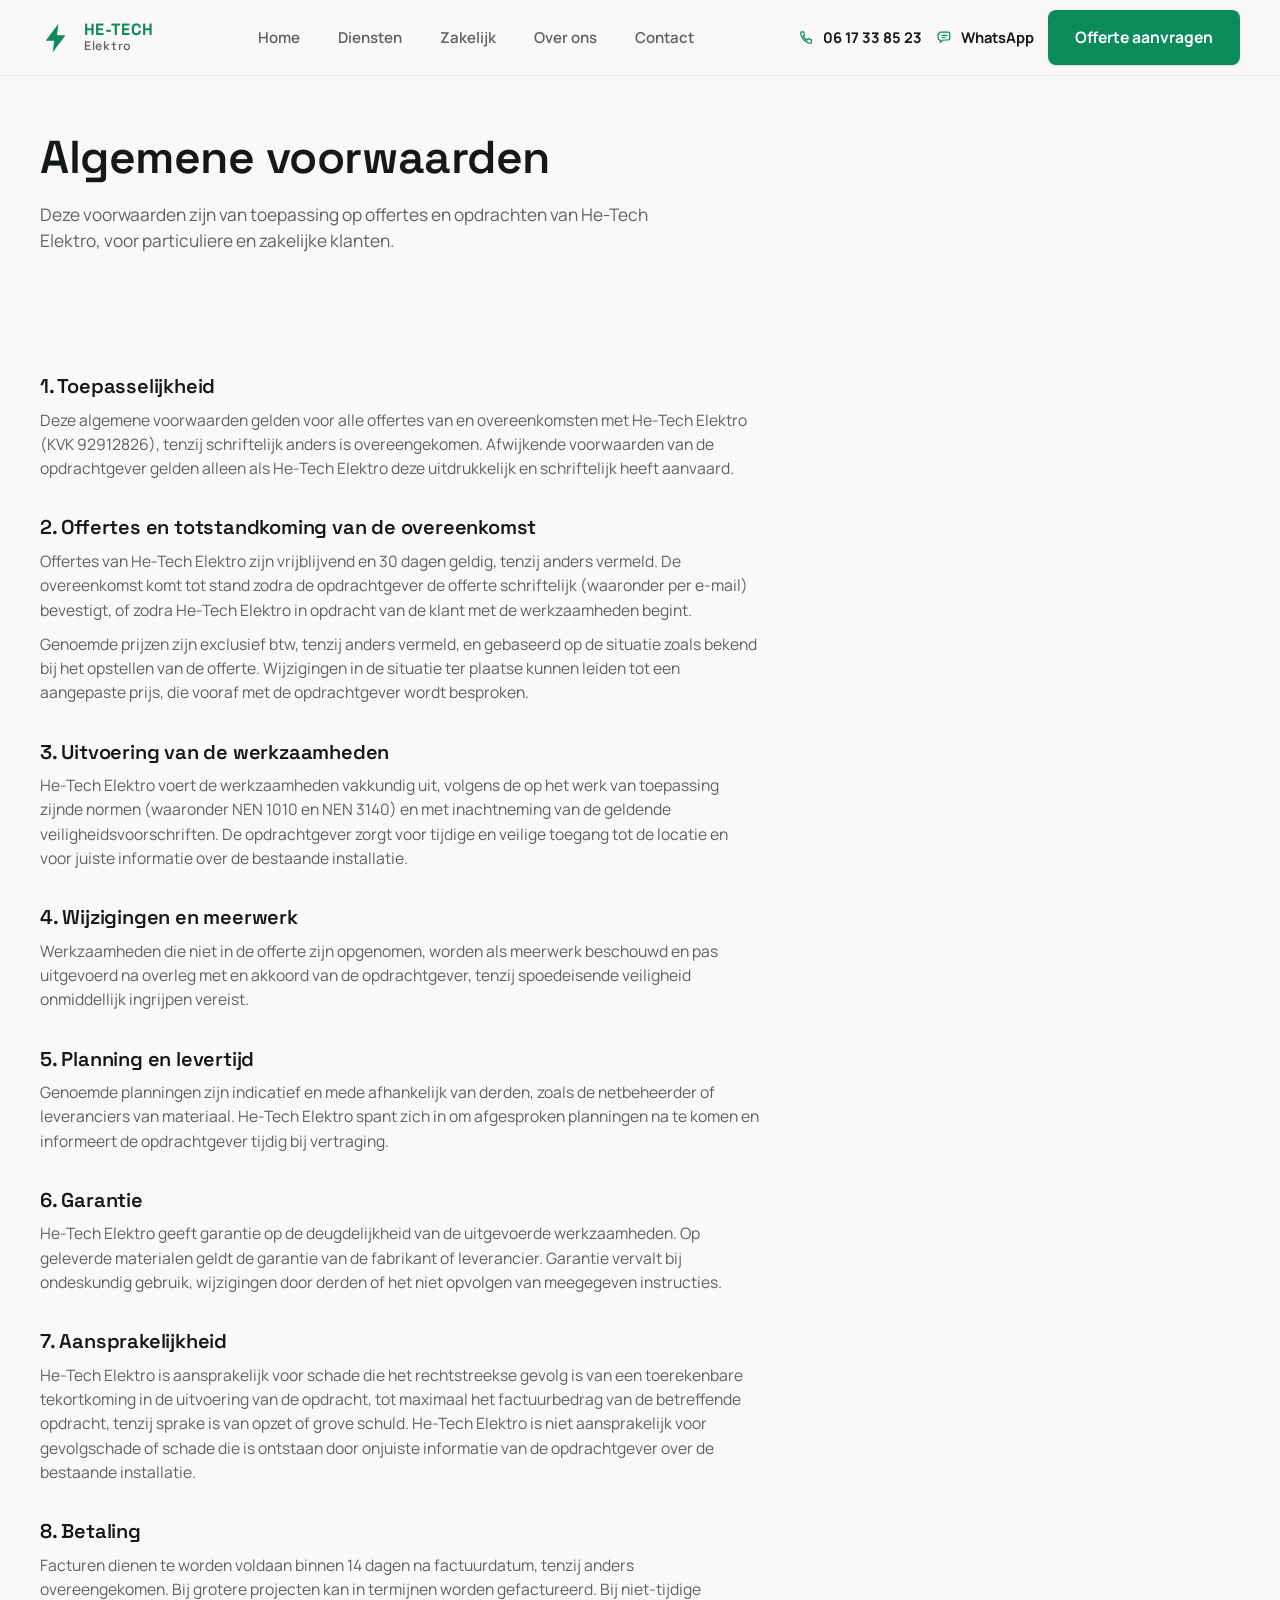
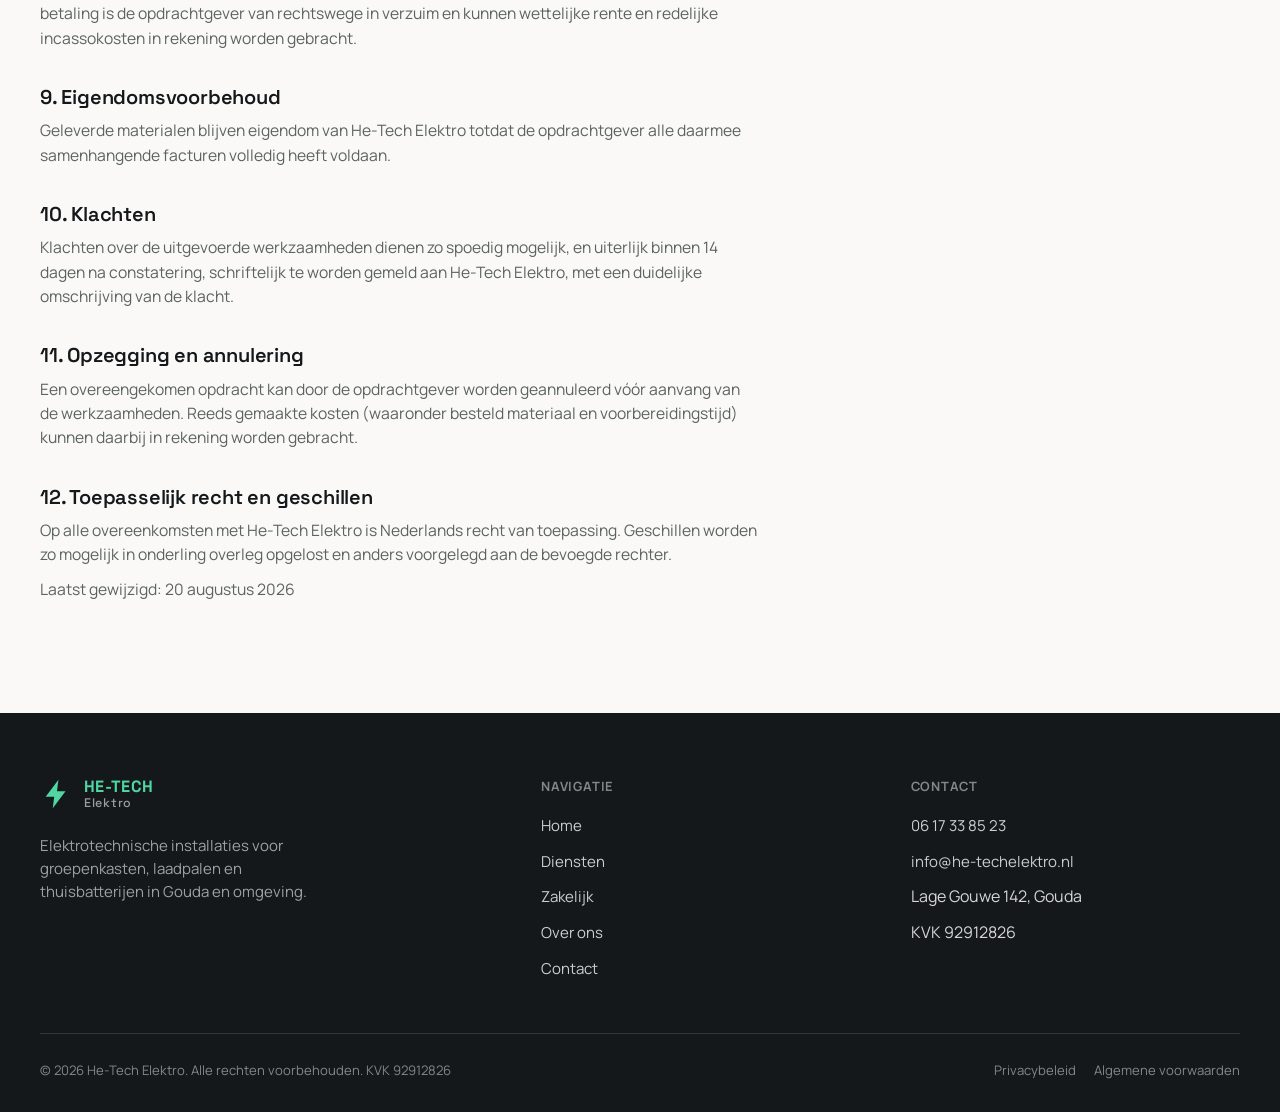
==== algemene-voorwaarden.html @ e3cba2e7 "Concept website He-Tech Elektro" ====
<!doctype html>
<html lang="nl">
<head>
<meta charset="UTF-8">
<meta name="viewport" content="width=device-width, initial-scale=1">
<title>Algemene voorwaarden | He-Tech Elektro</title>
<meta name="description" content="De algemene voorwaarden die He-Tech Elektro hanteert bij offertes en opdrachten voor particuliere en zakelijke klanten.">
<meta name="robots" content="noindex">
<link rel="icon" href="data:image/svg+xml,%3Csvg xmlns='http://www.w3.org/2000/svg' viewBox='0 0 24 24'%3E%3Cpath fill='%230b8a5c' d='M13 2 4 14h6l-1 8 9-12h-6l1-8Z'/%3E%3C/svg%3E">
<link rel="stylesheet" href="css/styles.css">
</head>
<body>

<header class="nav">
  <div class="container nav-inner">
    <a href="index.html" class="brand" aria-label="He-Tech Elektro, naar de homepage">
      <svg class="brand-mark" viewBox="0 0 24 24" aria-hidden="true" style="color:var(--color-green)"><use href="assets/icons.svg#icon-bolt"></use></svg>
      <span class="brand-word"><span class="he-tech">HE-TECH</span><span class="elektro">Elektro</span></span>
    </a>
    <nav class="nav-links" aria-label="Hoofdmenu">
      <a href="index.html">Home</a>
      <a href="diensten.html">Diensten</a>
      <a href="zakelijk.html">Zakelijk</a>
      <a href="over-ons.html">Over ons</a>
      <a href="contact.html">Contact</a>
    </nav>
    <div class="nav-actions">
      <a class="nav-phone" href="tel:+31617338523">
        <svg aria-hidden="true"><use href="assets/icons.svg#icon-phone"></use></svg>
        06 17 33 85 23
      </a>
      <a class="nav-phone" href="https://wa.me/31617338523" target="_blank" rel="noopener">
        <svg aria-hidden="true"><use href="assets/icons.svg#icon-chat"></use></svg>
        WhatsApp
      </a>
      <a class="btn btn-primary nav-cta" href="contact.html#offerte-form">Offerte aanvragen</a>
      <button class="nav-toggle" aria-label="Menu openen" aria-expanded="false" aria-controls="mobile-menu">
        <svg aria-hidden="true"><use href="assets/icons.svg#icon-menu"></use></svg>
      </button>
    </div>
  </div>
</header>

<div class="mobile-menu" id="mobile-menu">
  <a href="index.html">Home</a>
  <a href="diensten.html">Diensten</a>
  <a href="zakelijk.html">Zakelijk</a>
  <a href="over-ons.html">Over ons</a>
  <a href="contact.html">Contact</a>
  <a class="btn btn-primary btn-block" href="contact.html#offerte-form">Offerte aanvragen</a>
  <a class="mobile-phone" href="tel:+31617338523">
    <svg aria-hidden="true"><use href="assets/icons.svg#icon-phone"></use></svg>
    06 17 33 85 23
  </a>
  <a class="mobile-phone" href="https://wa.me/31617338523" target="_blank" rel="noopener">
    <svg aria-hidden="true"><use href="assets/icons.svg#icon-chat"></use></svg>
    WhatsApp
  </a>
</div>

<main>

  <section class="page-intro">
    <div class="container">
      <h1>Algemene voorwaarden</h1>
      <p>Deze voorwaarden zijn van toepassing op offertes en opdrachten van He-Tech Elektro, voor particuliere en zakelijke klanten.</p>
    </div>
  </section>

  <section class="section">
    <div class="container">
      <div class="legal-body reveal">

        <div>
          <h2>1. Toepasselijkheid</h2>
          <p>Deze algemene voorwaarden gelden voor alle offertes van en overeenkomsten met He-Tech Elektro (KVK 92912826), tenzij schriftelijk anders is overeengekomen. Afwijkende voorwaarden van de opdrachtgever gelden alleen als He-Tech Elektro deze uitdrukkelijk en schriftelijk heeft aanvaard.</p>
        </div>

        <div>
          <h2>2. Offertes en totstandkoming van de overeenkomst</h2>
          <p>Offertes van He-Tech Elektro zijn vrijblijvend en 30 dagen geldig, tenzij anders vermeld. De overeenkomst komt tot stand zodra de opdrachtgever de offerte schriftelijk (waaronder per e-mail) bevestigt, of zodra He-Tech Elektro in opdracht van de klant met de werkzaamheden begint.</p>
          <p>Genoemde prijzen zijn exclusief btw, tenzij anders vermeld, en gebaseerd op de situatie zoals bekend bij het opstellen van de offerte. Wijzigingen in de situatie ter plaatse kunnen leiden tot een aangepaste prijs, die vooraf met de opdrachtgever wordt besproken.</p>
        </div>

        <div>
          <h2>3. Uitvoering van de werkzaamheden</h2>
          <p>He-Tech Elektro voert de werkzaamheden vakkundig uit, volgens de op het werk van toepassing zijnde normen (waaronder NEN 1010 en NEN 3140) en met inachtneming van de geldende veiligheidsvoorschriften. De opdrachtgever zorgt voor tijdige en veilige toegang tot de locatie en voor juiste informatie over de bestaande installatie.</p>
        </div>

        <div>
          <h2>4. Wijzigingen en meerwerk</h2>
          <p>Werkzaamheden die niet in de offerte zijn opgenomen, worden als meerwerk beschouwd en pas uitgevoerd na overleg met en akkoord van de opdrachtgever, tenzij spoedeisende veiligheid onmiddellijk ingrijpen vereist.</p>
        </div>

        <div>
          <h2>5. Planning en levertijd</h2>
          <p>Genoemde planningen zijn indicatief en mede afhankelijk van derden, zoals de netbeheerder of leveranciers van materiaal. He-Tech Elektro spant zich in om afgesproken planningen na te komen en informeert de opdrachtgever tijdig bij vertraging.</p>
        </div>

        <div>
          <h2>6. Garantie</h2>
          <p>He-Tech Elektro geeft garantie op de deugdelijkheid van de uitgevoerde werkzaamheden. Op geleverde materialen geldt de garantie van de fabrikant of leverancier. Garantie vervalt bij ondeskundig gebruik, wijzigingen door derden of het niet opvolgen van meegegeven instructies.</p>
        </div>

        <div>
          <h2>7. Aansprakelijkheid</h2>
          <p>He-Tech Elektro is aansprakelijk voor schade die het rechtstreekse gevolg is van een toerekenbare tekortkoming in de uitvoering van de opdracht, tot maximaal het factuurbedrag van de betreffende opdracht, tenzij sprake is van opzet of grove schuld. He-Tech Elektro is niet aansprakelijk voor gevolgschade of schade die is ontstaan door onjuiste informatie van de opdrachtgever over de bestaande installatie.</p>
        </div>

        <div>
          <h2>8. Betaling</h2>
          <p>Facturen dienen te worden voldaan binnen 14 dagen na factuurdatum, tenzij anders overeengekomen. Bij grotere projecten kan in termijnen worden gefactureerd. Bij niet-tijdige betaling is de opdrachtgever van rechtswege in verzuim en kunnen wettelijke rente en redelijke incassokosten in rekening worden gebracht.</p>
        </div>

        <div>
          <h2>9. Eigendomsvoorbehoud</h2>
          <p>Geleverde materialen blijven eigendom van He-Tech Elektro totdat de opdrachtgever alle daarmee samenhangende facturen volledig heeft voldaan.</p>
        </div>

        <div>
          <h2>10. Klachten</h2>
          <p>Klachten over de uitgevoerde werkzaamheden dienen zo spoedig mogelijk, en uiterlijk binnen 14 dagen na constatering, schriftelijk te worden gemeld aan He-Tech Elektro, met een duidelijke omschrijving van de klacht.</p>
        </div>

        <div>
          <h2>11. Opzegging en annulering</h2>
          <p>Een overeengekomen opdracht kan door de opdrachtgever worden geannuleerd vóór aanvang van de werkzaamheden. Reeds gemaakte kosten (waaronder besteld materiaal en voorbereidingstijd) kunnen daarbij in rekening worden gebracht.</p>
        </div>

        <div>
          <h2>12. Toepasselijk recht en geschillen</h2>
          <p>Op alle overeenkomsten met He-Tech Elektro is Nederlands recht van toepassing. Geschillen worden zo mogelijk in onderling overleg opgelost en anders voorgelegd aan de bevoegde rechter.</p>
          <p class="legal-updated">Laatst gewijzigd: 20 augustus 2026</p>
        </div>

      </div>
    </div>
  </section>

</main>

<footer class="footer">
  <div class="container">
    <div class="footer-grid">
      <div class="footer-brand">
        <a href="index.html" class="brand" aria-label="He-Tech Elektro">
          <svg class="brand-mark" viewBox="0 0 24 24" aria-hidden="true" style="color:#4fd6a3"><use href="assets/icons.svg#icon-bolt"></use></svg>
          <span class="brand-word"><span class="he-tech">HE-TECH</span><span class="elektro">Elektro</span></span>
        </a>
        <p class="footer-tagline">Elektrotechnische installaties voor groepenkasten, laadpalen en thuisbatterijen in Gouda en omgeving.</p>
      </div>
      <div>
        <div class="footer-heading">Navigatie</div>
        <ul class="footer-links">
          <li><a href="index.html">Home</a></li>
          <li><a href="diensten.html">Diensten</a></li>
          <li><a href="zakelijk.html">Zakelijk</a></li>
          <li><a href="over-ons.html">Over ons</a></li>
          <li><a href="contact.html">Contact</a></li>
        </ul>
      </div>
      <div>
        <div class="footer-heading">Contact</div>
        <ul class="footer-links">
          <li><a href="tel:+31617338523">06 17 33 85 23</a></li>
          <li><a href="mailto:info@he-techelektro.nl">info@he-techelektro.nl</a></li>
          <li>Lage Gouwe 142, Gouda</li>
          <li>KVK 92912826</li>
        </ul>
      </div>
    </div>
    <div class="footer-bottom">
      <span>&copy; 2026 He-Tech Elektro. Alle rechten voorbehouden. KVK 92912826</span>
      <div class="footer-legal">
        <a href="privacybeleid.html">Privacybeleid</a>
        <a href="algemene-voorwaarden.html">Algemene voorwaarden</a>
      </div>
    </div>
  </div>
</footer>

<script src="js/main.js"></script>
</body>
</html>
---- css/styles.css ----
/* ============================================================
   He-Tech Elektro — design tokens & base
   ============================================================ */

@font-face {
  font-family: 'Space Grotesk';
  src: url('../fonts/spacegrotesk-variable.woff2') format('woff2-variations'),
       url('../fonts/spacegrotesk-variable.woff2') format('woff2');
  font-weight: 500 700;
  font-style: normal;
  font-display: swap;
}

@font-face {
  font-family: 'Manrope';
  src: url('../fonts/manrope-variable.woff2') format('woff2-variations'),
       url('../fonts/manrope-variable.woff2') format('woff2');
  font-weight: 400 800;
  font-style: normal;
  font-display: swap;
}

:root {
  --color-bg: #faf9f7;
  --color-surface: #ffffff;
  --color-surface-tint: #f0f4f1;
  --color-ink: #14181a;
  --color-muted: #5b6360;
  --color-border: #e3e6e3;
  --color-green: #0b8a5c;
  --color-green-dark: #086b48;
  --color-green-tint: #e3f3ec;
  --color-green-tint-strong: #cdebdc;
  --color-on-green: #ffffff;

  --font-display: 'Space Grotesk', ui-sans-serif, system-ui, -apple-system, sans-serif;
  --font-body: 'Manrope', ui-sans-serif, system-ui, -apple-system, sans-serif;

  --radius-sm: 8px;
  --radius-lg: 20px;

  --shadow-sm: 0 1px 2px rgba(20, 24, 26, 0.06), 0 1px 1px rgba(20, 24, 26, 0.05);
  --shadow-md: 0 20px 44px -22px rgba(20, 24, 26, 0.28);

  --container: 1280px;
  --nav-h: 76px;

  --ease: cubic-bezier(0.16, 1, 0.3, 1);
}

@media (prefers-color-scheme: dark) {
  :root {
    --color-bg: #0e1210;
    --color-surface: #171b19;
    --color-surface-tint: #1c2320;
    --color-ink: #f1f3f1;
    --color-muted: #9aa39e;
    --color-border: #262c28;
    --color-green: #1ecb8c;
    --color-green-dark: #17b47c;
    --color-green-tint: #143329;
    --color-green-tint-strong: #1a4235;
    --color-on-green: #0a1210;
    --shadow-sm: 0 1px 2px rgba(0, 0, 0, 0.5);
    --shadow-md: 0 24px 50px -22px rgba(0, 0, 0, 0.65);
  }
}

* { box-sizing: border-box; }

html {
  scroll-behavior: smooth;
  -webkit-text-size-adjust: 100%;
}

@media (prefers-reduced-motion: reduce) {
  html { scroll-behavior: auto; }
  *, *::before, *::after {
    animation-duration: 0.001ms !important;
    animation-iteration-count: 1 !important;
    transition-duration: 0.001ms !important;
    scroll-behavior: auto !important;
  }
}

body {
  margin: 0;
  background: var(--color-bg);
  color: var(--color-ink);
  font-family: var(--font-body);
  font-size: 16px;
  line-height: 1.55;
  -webkit-font-smoothing: antialiased;
}

img { max-width: 100%; display: block; }

a { color: inherit; text-decoration: none; }

h1, h2, h3, h4 {
  font-family: var(--font-display);
  font-weight: 600;
  line-height: 1.12;
  letter-spacing: -0.01em;
  margin: 0;
}

p { margin: 0; }

ul { margin: 0; padding: 0; list-style: none; }

button { font-family: inherit; cursor: pointer; }

input, select, textarea { font-family: inherit; font-size: 1rem; }

.container {
  width: 100%;
  max-width: var(--container);
  margin-inline: auto;
  padding-inline: 24px;
}

@media (min-width: 768px) {
  .container { padding-inline: 40px; }
}

.section {
  padding-block: 72px;
}

@media (min-width: 1024px) {
  .section { padding-block: 112px; }
}

.section-tight { padding-block: 56px; }
@media (min-width: 1024px) { .section-tight { padding-block: 80px; } }

.section-alt { background: var(--color-surface-tint); }

.section-head {
  max-width: 640px;
  margin-bottom: 44px;
}

.section-head h2 {
  font-size: clamp(1.7rem, 1.3rem + 1.6vw, 2.5rem);
}

.section-head p {
  margin-top: 14px;
  color: var(--color-muted);
  font-size: 1.05rem;
  max-width: 60ch;
}

/* ============================================================
   Reveal on scroll
   ============================================================ */

.reveal {
  opacity: 0;
  transform: translateY(18px);
  transition: opacity 0.7s var(--ease), transform 0.7s var(--ease);
}

.reveal.is-visible {
  opacity: 1;
  transform: translateY(0);
}

@media (prefers-reduced-motion: reduce) {
  .reveal { opacity: 1; transform: none; transition: none; }
}

/* ============================================================
   Buttons
   ============================================================ */

.btn {
  display: inline-flex;
  align-items: center;
  justify-content: center;
  gap: 8px;
  white-space: nowrap;
  padding: 14px 26px;
  border-radius: var(--radius-sm);
  font-family: var(--font-body);
  font-weight: 700;
  font-size: 0.98rem;
  border: 1.5px solid transparent;
  transition: transform 0.2s var(--ease), background 0.2s var(--ease), border-color 0.2s var(--ease), box-shadow 0.2s var(--ease);
}

.btn:active { transform: translateY(1px) scale(0.98); }

.btn-primary {
  background: var(--color-green);
  color: var(--color-on-green);
  box-shadow: var(--shadow-sm);
}

.btn-primary:hover {
  background: var(--color-green-dark);
  box-shadow: var(--shadow-md);
}

.btn-secondary {
  background: transparent;
  color: var(--color-ink);
  border-color: var(--color-border);
}

.btn-secondary:hover {
  border-color: var(--color-green);
  color: var(--color-green);
}

.btn-ghost-on-dark {
  background: transparent;
  color: #ffffff;
  border-color: rgba(255, 255, 255, 0.35);
}

.btn-ghost-on-dark:hover {
  border-color: #ffffff;
  background: rgba(255, 255, 255, 0.08);
}

.btn-block { width: 100%; }

/* ============================================================
   Nav
   ============================================================ */

.nav {
  position: sticky;
  top: 0;
  z-index: 50;
  height: var(--nav-h);
  display: flex;
  align-items: center;
  background: color-mix(in srgb, var(--color-bg) 88%, transparent);
  backdrop-filter: blur(14px) saturate(160%);
  -webkit-backdrop-filter: blur(14px) saturate(160%);
  border-bottom: 1px solid var(--color-border);
}

.nav-inner {
  width: 100%;
  display: flex;
  align-items: center;
  justify-content: space-between;
  gap: 24px;
}

.brand {
  display: inline-flex;
  align-items: center;
  gap: 10px;
  flex-shrink: 0;
}

.brand-mark {
  width: 34px;
  height: 34px;
  flex-shrink: 0;
}

.brand-word {
  display: flex;
  flex-direction: column;
  line-height: 1;
}

.brand-word .he-tech {
  font-family: var(--font-display);
  font-weight: 700;
  font-size: 1.02rem;
  letter-spacing: 0.02em;
  color: var(--color-green);
}

.brand-word .elektro {
  font-family: var(--font-display);
  font-weight: 500;
  font-size: 0.78rem;
  letter-spacing: 0.06em;
  color: var(--color-muted);
  margin-top: 2px;
}

.nav-links {
  display: none;
  align-items: center;
  gap: 6px;
}

@media (min-width: 1024px) {
  .nav-links { display: flex; }
}

.nav-links a {
  padding: 9px 16px;
  border-radius: var(--radius-sm);
  font-size: 0.94rem;
  font-weight: 600;
  color: var(--color-muted);
  transition: color 0.2s var(--ease), background 0.2s var(--ease);
}

.nav-links a:hover { color: var(--color-ink); background: var(--color-surface-tint); }
.nav-links a[aria-current="page"] { color: var(--color-ink); background: var(--color-green-tint); }

.nav-actions {
  display: flex;
  align-items: center;
  gap: 14px;
}

.nav-phone {
  display: none;
  align-items: center;
  gap: 8px;
  font-weight: 700;
  font-size: 0.92rem;
  color: var(--color-ink);
}

@media (min-width: 640px) {
  .nav-phone { display: inline-flex; }
}

.nav-phone svg { width: 17px; height: 17px; color: var(--color-green); flex-shrink: 0; }

.nav-cta { display: none; }
@media (min-width: 1024px) { .nav-cta { display: inline-flex; } }

.nav-toggle {
  display: inline-flex;
  align-items: center;
  justify-content: center;
  width: 42px;
  height: 42px;
  border-radius: var(--radius-sm);
  border: 1px solid var(--color-border);
  background: var(--color-surface);
}

@media (min-width: 1024px) { .nav-toggle { display: none; } }

.nav-toggle svg { width: 20px; height: 20px; }

.mobile-menu {
  position: fixed;
  inset: var(--nav-h) 0 0 0;
  z-index: 49;
  background: var(--color-bg);
  padding: 28px 24px;
  display: none;
  flex-direction: column;
  gap: 4px;
  overflow-y: auto;
}

.mobile-menu.is-open { display: flex; }

.mobile-menu a {
  padding: 16px 6px;
  font-size: 1.15rem;
  font-weight: 600;
  border-bottom: 1px solid var(--color-border);
}

.mobile-menu a[aria-current="page"] { color: var(--color-green); }

.mobile-menu .btn { margin-top: 20px; }

.mobile-phone {
  margin-top: 24px;
  display: flex;
  align-items: center;
  gap: 10px;
  font-weight: 700;
  font-size: 1.05rem;
}

.mobile-phone svg { width: 19px; height: 19px; color: var(--color-green); }

/* ============================================================
   Hero
   ============================================================ */

.hero {
  padding-top: clamp(40px, 6vw, 88px);
  padding-bottom: 64px;
}

.hero-grid {
  display: grid;
  grid-template-columns: 1fr;
  gap: 40px;
  align-items: center;
}

@media (min-width: 960px) {
  .hero-grid {
    grid-template-columns: 1.05fr 0.95fr;
    gap: 56px;
  }
}

.hero h1 {
  font-size: clamp(2.3rem, 1.85rem + 2vw, 3.4rem);
  max-width: 15ch;
}

.hero-sub {
  margin-top: 20px;
  font-size: 1.12rem;
  color: var(--color-muted);
  max-width: 46ch;
}

.hero-ctas {
  margin-top: 32px;
  display: flex;
  flex-wrap: wrap;
  gap: 14px;
}

.hero-visual {
  position: relative;
  border-radius: var(--radius-lg);
  overflow: hidden;
  aspect-ratio: 4 / 5;
  box-shadow: var(--shadow-md);
}

.hero-visual img {
  width: 100%;
  height: 100%;
  object-fit: cover;
}

.hero-visual-badge {
  position: absolute;
  left: 18px;
  bottom: 18px;
  background: color-mix(in srgb, var(--color-surface) 92%, transparent);
  backdrop-filter: blur(10px);
  border-radius: var(--radius-sm);
  padding: 12px 16px;
  display: flex;
  align-items: center;
  gap: 10px;
  box-shadow: var(--shadow-sm);
}

.hero-visual-badge svg { width: 20px; height: 20px; color: var(--color-green); flex-shrink: 0; }
.hero-visual-badge span { font-size: 0.86rem; font-weight: 700; line-height: 1.2; }

/* ============================================================
   Trust strip
   ============================================================ */

.trust {
  border-top: 1px solid var(--color-border);
  border-bottom: 1px solid var(--color-border);
  padding-block: 30px;
}

.trust-inner {
  display: flex;
  flex-wrap: wrap;
  align-items: center;
  gap: 20px 36px;
}

.trust-label {
  font-size: 0.8rem;
  font-weight: 700;
  color: var(--color-muted);
  flex-shrink: 0;
}

.trust-items {
  display: flex;
  flex-wrap: wrap;
  gap: 16px 30px;
}

.trust-item {
  display: inline-flex;
  align-items: center;
  gap: 9px;
  font-size: 0.88rem;
  font-weight: 700;
  color: var(--color-ink);
}

.trust-item svg { width: 18px; height: 18px; color: var(--color-green); flex-shrink: 0; }

/* ============================================================
   Bento (kerndiensten)
   ============================================================ */

.bento {
  display: grid;
  grid-template-columns: 1fr;
  gap: 20px;
}

@media (min-width: 860px) {
  .bento {
    grid-template-columns: 1.3fr 1fr;
    grid-template-rows: auto auto;
  }
  .bento-lead { grid-row: 1 / 3; }
}

.bento-card {
  position: relative;
  border-radius: var(--radius-lg);
  overflow: hidden;
  padding: 30px;
  display: flex;
  flex-direction: column;
  justify-content: flex-end;
  min-height: 260px;
  color: #ffffff;
  box-shadow: var(--shadow-sm);
}

.bento-lead { min-height: 420px; }

.bento-card img {
  position: absolute;
  inset: 0;
  width: 100%;
  height: 100%;
  object-fit: cover;
  z-index: 0;
}

.bento-card::after {
  content: "";
  position: absolute;
  inset: 0;
  background: linear-gradient(180deg, rgba(10, 14, 12, 0) 30%, rgba(8, 12, 10, 0.86) 100%);
  z-index: 1;
}

.bento-card > * { position: relative; z-index: 2; }

.bento-tag {
  display: inline-flex;
  align-items: center;
  gap: 8px;
  font-size: 0.78rem;
  font-weight: 700;
  letter-spacing: 0.04em;
  text-transform: uppercase;
  color: #cdebdc;
  margin-bottom: 10px;
}

.bento-card h3 {
  font-size: 1.4rem;
  color: #ffffff;
}

.bento-lead h3 { font-size: 1.85rem; }

.bento-card p {
  margin-top: 8px;
  font-size: 0.94rem;
  color: rgba(255, 255, 255, 0.82);
  max-width: 40ch;
}

.bento-link {
  margin-top: 16px;
  display: inline-flex;
  align-items: center;
  gap: 6px;
  font-size: 0.88rem;
  font-weight: 700;
  color: #ffffff;
}

.bento-link svg { width: 15px; height: 15px; transition: transform 0.2s var(--ease); }
.bento-card:hover .bento-link svg { transform: translateX(3px); }

/* ============================================================
   CTA band
   ============================================================ */

.cta-band {
  background: var(--color-ink);
  color: #f4f6f4;
  border-radius: var(--radius-lg);
  padding: 48px clamp(24px, 5vw, 64px);
  display: grid;
  gap: 28px;
  align-items: center;
}

@media (min-width: 860px) {
  .cta-band { grid-template-columns: 1.2fr auto; }
}

.cta-band h2 {
  font-size: clamp(1.5rem, 1.2rem + 1.2vw, 2.1rem);
  color: #ffffff;
  max-width: 20ch;
}

.cta-band p {
  margin-top: 10px;
  color: rgba(244, 246, 244, 0.72);
  max-width: 48ch;
}

.cta-band-actions {
  display: flex;
  flex-wrap: wrap;
  gap: 12px;
}

/* ============================================================
   Process steps
   ============================================================ */

.steps {
  display: grid;
  grid-template-columns: 1fr;
  gap: 0;
  border-top: 1px solid var(--color-border);
}

@media (min-width: 760px) {
  .steps { grid-template-columns: repeat(4, 1fr); }
}

.step {
  padding: 26px 8px 26px 0;
  border-bottom: 1px solid var(--color-border);
}

@media (min-width: 760px) {
  .step {
    border-right: 1px solid var(--color-border);
    padding: 4px 24px 4px 0;
  }
  .step:last-child { border-right: none; }
}

.step-num {
  font-family: var(--font-display);
  font-size: 0.85rem;
  font-weight: 700;
  color: var(--color-green);
}

.step h4 {
  margin-top: 10px;
  font-size: 1.08rem;
}

.step p {
  margin-top: 8px;
  color: var(--color-muted);
  font-size: 0.92rem;
}

/* ============================================================
   Split section (image + text)
   ============================================================ */

.split {
  display: grid;
  grid-template-columns: 1fr;
  gap: 36px;
  align-items: center;
}

@media (min-width: 900px) {
  .split { grid-template-columns: 1fr 1fr; gap: 64px; }
  .split.is-reversed .split-media { order: 2; }
  .split.is-reversed .split-body { order: 1; }
}

.split-media {
  border-radius: var(--radius-lg);
  overflow: hidden;
  box-shadow: var(--shadow-sm);
  aspect-ratio: 5 / 4;
}

.split-media img { width: 100%; height: 100%; object-fit: cover; }

.split-body h2, .split-body h3 {
  font-size: clamp(1.5rem, 1.2rem + 1.2vw, 2.1rem);
}

.split-body p {
  margin-top: 16px;
  color: var(--color-muted);
  font-size: 1.02rem;
  max-width: 52ch;
}

.split-list {
  margin-top: 22px;
  display: flex;
  flex-direction: column;
  gap: 12px;
}

.split-list li {
  display: flex;
  align-items: flex-start;
  gap: 11px;
  font-size: 0.98rem;
}

.split-list svg { width: 19px; height: 19px; color: var(--color-green); flex-shrink: 0; margin-top: 2px; }

.split-body .btn { margin-top: 26px; }

/* ============================================================
   Feature grid (spec cards)
   ============================================================ */

.spec-grid {
  display: grid;
  grid-template-columns: 1fr;
  gap: 16px;
}

@media (min-width: 700px) {
  .spec-grid { grid-template-columns: repeat(2, 1fr); }
}

.spec-card {
  border: 1px solid var(--color-border);
  border-radius: var(--radius-lg);
  padding: 26px;
  background: var(--color-surface);
}

.spec-card h4 {
  font-size: 1.05rem;
  display: flex;
  align-items: center;
  gap: 10px;
}

.spec-card h4 svg { width: 20px; height: 20px; color: var(--color-green); flex-shrink: 0; }

.spec-card p {
  margin-top: 10px;
  color: var(--color-muted);
  font-size: 0.94rem;
}

/* ============================================================
   Certification list (over ons)
   ============================================================ */

.cert-list {
  display: flex;
  flex-direction: column;
}

.cert-row {
  display: grid;
  grid-template-columns: auto 1fr;
  gap: 18px;
  padding: 22px 0;
  border-top: 1px solid var(--color-border);
}

.cert-row:last-child { border-bottom: 1px solid var(--color-border); }

.cert-icon {
  width: 44px;
  height: 44px;
  border-radius: var(--radius-sm);
  background: var(--color-green-tint);
  display: flex;
  align-items: center;
  justify-content: center;
  flex-shrink: 0;
}

.cert-icon svg { width: 22px; height: 22px; color: var(--color-green); }

.cert-row h4 { font-size: 1.02rem; }
.cert-row p { margin-top: 5px; color: var(--color-muted); font-size: 0.92rem; }

/* ============================================================
   Sector pills (zakelijk)
   ============================================================ */

.pill-row {
  display: flex;
  flex-wrap: wrap;
  gap: 10px;
}

.pill {
  padding: 10px 18px;
  border-radius: 999px;
  border: 1px solid var(--color-border);
  font-size: 0.9rem;
  font-weight: 700;
  background: var(--color-surface);
}

/* ============================================================
   Forms
   ============================================================ */

.form-grid {
  display: grid;
  grid-template-columns: 1fr;
  gap: 18px;
}

@media (min-width: 640px) {
  .form-grid.cols-2 { grid-template-columns: 1fr 1fr; }
}

.field { display: flex; flex-direction: column; gap: 7px; }

.field label {
  font-size: 0.86rem;
  font-weight: 700;
  color: var(--color-ink);
}

.field-hint {
  font-size: 0.78rem;
  color: var(--color-muted);
}

.field input,
.field select,
.field textarea {
  padding: 13px 15px;
  border-radius: var(--radius-sm);
  border: 1.5px solid var(--color-border);
  background: var(--color-surface);
  color: var(--color-ink);
  transition: border-color 0.2s var(--ease), box-shadow 0.2s var(--ease);
}

.field input::placeholder,
.field textarea::placeholder { color: var(--color-muted); opacity: 0.85; }

.field input:focus,
.field select:focus,
.field textarea:focus {
  outline: none;
  border-color: var(--color-green);
  box-shadow: 0 0 0 3px var(--color-green-tint);
}

.field textarea { resize: vertical; min-height: 120px; }

.radio-group {
  display: flex;
  gap: 10px;
}

.radio-pill {
  flex: 1;
  position: relative;
}

.radio-pill input {
  position: absolute;
  inset: 0;
  opacity: 0;
  cursor: pointer;
}

.radio-pill span {
  display: flex;
  align-items: center;
  justify-content: center;
  padding: 13px;
  border-radius: var(--radius-sm);
  border: 1.5px solid var(--color-border);
  font-weight: 700;
  font-size: 0.92rem;
  text-align: center;
  transition: border-color 0.2s var(--ease), background 0.2s var(--ease), color 0.2s var(--ease);
}

.radio-pill input:checked + span {
  border-color: var(--color-green);
  background: var(--color-green-tint);
  color: var(--color-green-dark);
}

.radio-pill input:focus-visible + span {
  box-shadow: 0 0 0 3px var(--color-green-tint);
}

.form-error {
  font-size: 0.82rem;
  color: #c23b3b;
  display: none;
}

.field.has-error input,
.field.has-error select,
.field.has-error textarea {
  border-color: #c23b3b;
}

.field.has-error .form-error { display: block; }

.form-status {
  margin-top: 18px;
  padding: 14px 16px;
  border-radius: var(--radius-sm);
  font-size: 0.92rem;
  font-weight: 600;
  display: none;
}

.form-status.is-success {
  display: block;
  background: var(--color-green-tint);
  color: var(--color-green-dark);
}

.form-status.is-error {
  display: block;
  background: #fbe8e8;
  color: #a12d2d;
}

/* ============================================================
   Contact info card
   ============================================================ */

.info-card {
  background: var(--color-surface);
  border: 1px solid var(--color-border);
  border-radius: var(--radius-lg);
  padding: 30px;
}

.info-row {
  display: flex;
  align-items: flex-start;
  gap: 14px;
  padding-block: 16px;
  border-top: 1px solid var(--color-border);
}

.info-row:first-child { border-top: none; padding-top: 0; }

.info-row svg { width: 20px; height: 20px; color: var(--color-green); flex-shrink: 0; margin-top: 2px; }

.info-row h4 { font-size: 0.86rem; color: var(--color-muted); font-weight: 700; }
.info-row p, .info-row a { margin-top: 4px; font-size: 1rem; font-weight: 600; }
.info-row a:hover { color: var(--color-green); }

.map-frame {
  margin-top: 24px;
  border-radius: var(--radius-lg);
  overflow: hidden;
  border: 1px solid var(--color-border);
  aspect-ratio: 4 / 3;
}

.map-frame iframe { width: 100%; height: 100%; border: 0; }

/* ============================================================
   Page intro (subpages)
   ============================================================ */

.page-intro {
  padding-top: 56px;
  padding-bottom: 8px;
}

.page-intro h1 {
  font-size: clamp(2rem, 1.6rem + 1.6vw, 3rem);
  max-width: 18ch;
}

.page-intro p {
  margin-top: 18px;
  color: var(--color-muted);
  font-size: 1.08rem;
  max-width: 58ch;
}

/* ============================================================
   Footer
   ============================================================ */

.footer {
  background: var(--color-ink);
  color: rgba(244, 246, 244, 0.86);
  padding-block: 64px 32px;
}

.footer-grid {
  display: grid;
  grid-template-columns: 1fr;
  gap: 40px;
}

@media (min-width: 760px) {
  .footer-grid { grid-template-columns: 1.4fr 1fr 1fr; }
}

.footer-brand .brand-word .he-tech { color: #4fd6a3; }
.footer-brand .brand-word .elektro { color: rgba(244, 246, 244, 0.6); }

.footer-tagline {
  margin-top: 16px;
  color: rgba(244, 246, 244, 0.62);
  font-size: 0.94rem;
  max-width: 34ch;
}

.footer-heading {
  font-size: 0.8rem;
  font-weight: 700;
  letter-spacing: 0.06em;
  text-transform: uppercase;
  color: rgba(244, 246, 244, 0.5);
  margin-bottom: 16px;
}

.footer-links { display: flex; flex-direction: column; gap: 11px; }
.footer-links a { font-size: 0.94rem; color: rgba(244, 246, 244, 0.82); }
.footer-links a:hover { color: #4fd6a3; }

.footer-bottom {
  margin-top: 52px;
  padding-top: 26px;
  border-top: 1px solid rgba(244, 246, 244, 0.14);
  display: flex;
  flex-wrap: wrap;
  gap: 12px;
  justify-content: space-between;
  font-size: 0.82rem;
  color: rgba(244, 246, 244, 0.5);
}

/* ============================================================
   Callout (subsidie / kennisblok)
   ============================================================ */

.callout {
  display: flex;
  gap: 18px;
  align-items: flex-start;
  background: var(--color-green-tint);
  border: 1px solid var(--color-green-tint-strong);
  border-radius: var(--radius-lg);
  padding: 26px clamp(20px, 4vw, 32px);
}

.callout-icon {
  width: 46px;
  height: 46px;
  border-radius: var(--radius-sm);
  background: var(--color-surface);
  display: flex;
  align-items: center;
  justify-content: center;
  flex-shrink: 0;
  box-shadow: var(--shadow-sm);
}

.callout-icon svg { width: 23px; height: 23px; color: var(--color-green); }

.callout h3 { font-size: 1.08rem; }

.callout p {
  margin-top: 8px;
  color: var(--color-ink);
  font-size: 0.96rem;
  max-width: 68ch;
}

.callout p.callout-note {
  margin-top: 12px;
  color: var(--color-muted);
  font-size: 0.84rem;
}

.callout a { color: var(--color-green-dark); font-weight: 700; text-decoration: underline; }

/* ============================================================
   FAQ (details/summary, geen JS nodig)
   ============================================================ */

.faq { display: flex; flex-direction: column; gap: 10px; }

.faq-item {
  border: 1px solid var(--color-border);
  border-radius: var(--radius-sm);
  background: var(--color-surface);
  overflow: hidden;
}

.faq-item summary {
  cursor: pointer;
  list-style: none;
  padding: 18px 22px;
  display: flex;
  align-items: center;
  justify-content: space-between;
  gap: 16px;
  font-weight: 700;
  font-size: 0.98rem;
}

.faq-item summary::-webkit-details-marker { display: none; }

.faq-item summary .chev {
  width: 18px;
  height: 18px;
  color: var(--color-muted);
  transition: transform 0.2s var(--ease);
  flex-shrink: 0;
}

.faq-item[open] summary .chev { transform: rotate(90deg); color: var(--color-green); }

.faq-item .faq-body {
  padding: 0 22px 20px;
  color: var(--color-muted);
  font-size: 0.94rem;
  max-width: 68ch;
}

/* ============================================================
   Checkbox field (formulier)
   ============================================================ */

.checkbox-label {
  display: flex;
  align-items: flex-start;
  gap: 10px;
  cursor: pointer;
}

.checkbox-label input {
  margin-top: 3px;
  width: 18px;
  height: 18px;
  flex-shrink: 0;
  accent-color: var(--color-green);
}

.checkbox-label span { font-size: 0.86rem; color: var(--color-muted); }
.checkbox-label a { color: var(--color-green-dark); font-weight: 700; }

/* ============================================================
   Legal pagina's (privacybeleid, algemene voorwaarden)
   ============================================================ */

.legal-body {
  max-width: 72ch;
  display: flex;
  flex-direction: column;
  gap: 36px;
}

.legal-body h2 { font-size: 1.25rem; }

.legal-body h3 { font-size: 1.02rem; margin-top: 4px; }

.legal-body p, .legal-body li {
  color: var(--color-muted);
  font-size: 0.98rem;
  margin-top: 10px;
}

.legal-body ul { display: flex; flex-direction: column; gap: 6px; padding-left: 20px; list-style: disc; }

.legal-body a { color: var(--color-green-dark); font-weight: 700; }

.legal-updated {
  font-size: 0.84rem;
  color: var(--color-muted);
}

/* ============================================================
   Footer legal links
   ============================================================ */

.footer-legal { display: flex; flex-wrap: wrap; gap: 18px; }
.footer-legal a { color: rgba(244, 246, 244, 0.5); }
.footer-legal a:hover { color: #4fd6a3; }

/* ============================================================
   Utilities
   ============================================================ */

.visually-hidden {
  position: absolute;
  width: 1px;
  height: 1px;
  overflow: hidden;
  clip: rect(0 0 0 0);
  white-space: nowrap;
}

.mt-lg { margin-top: 64px; }
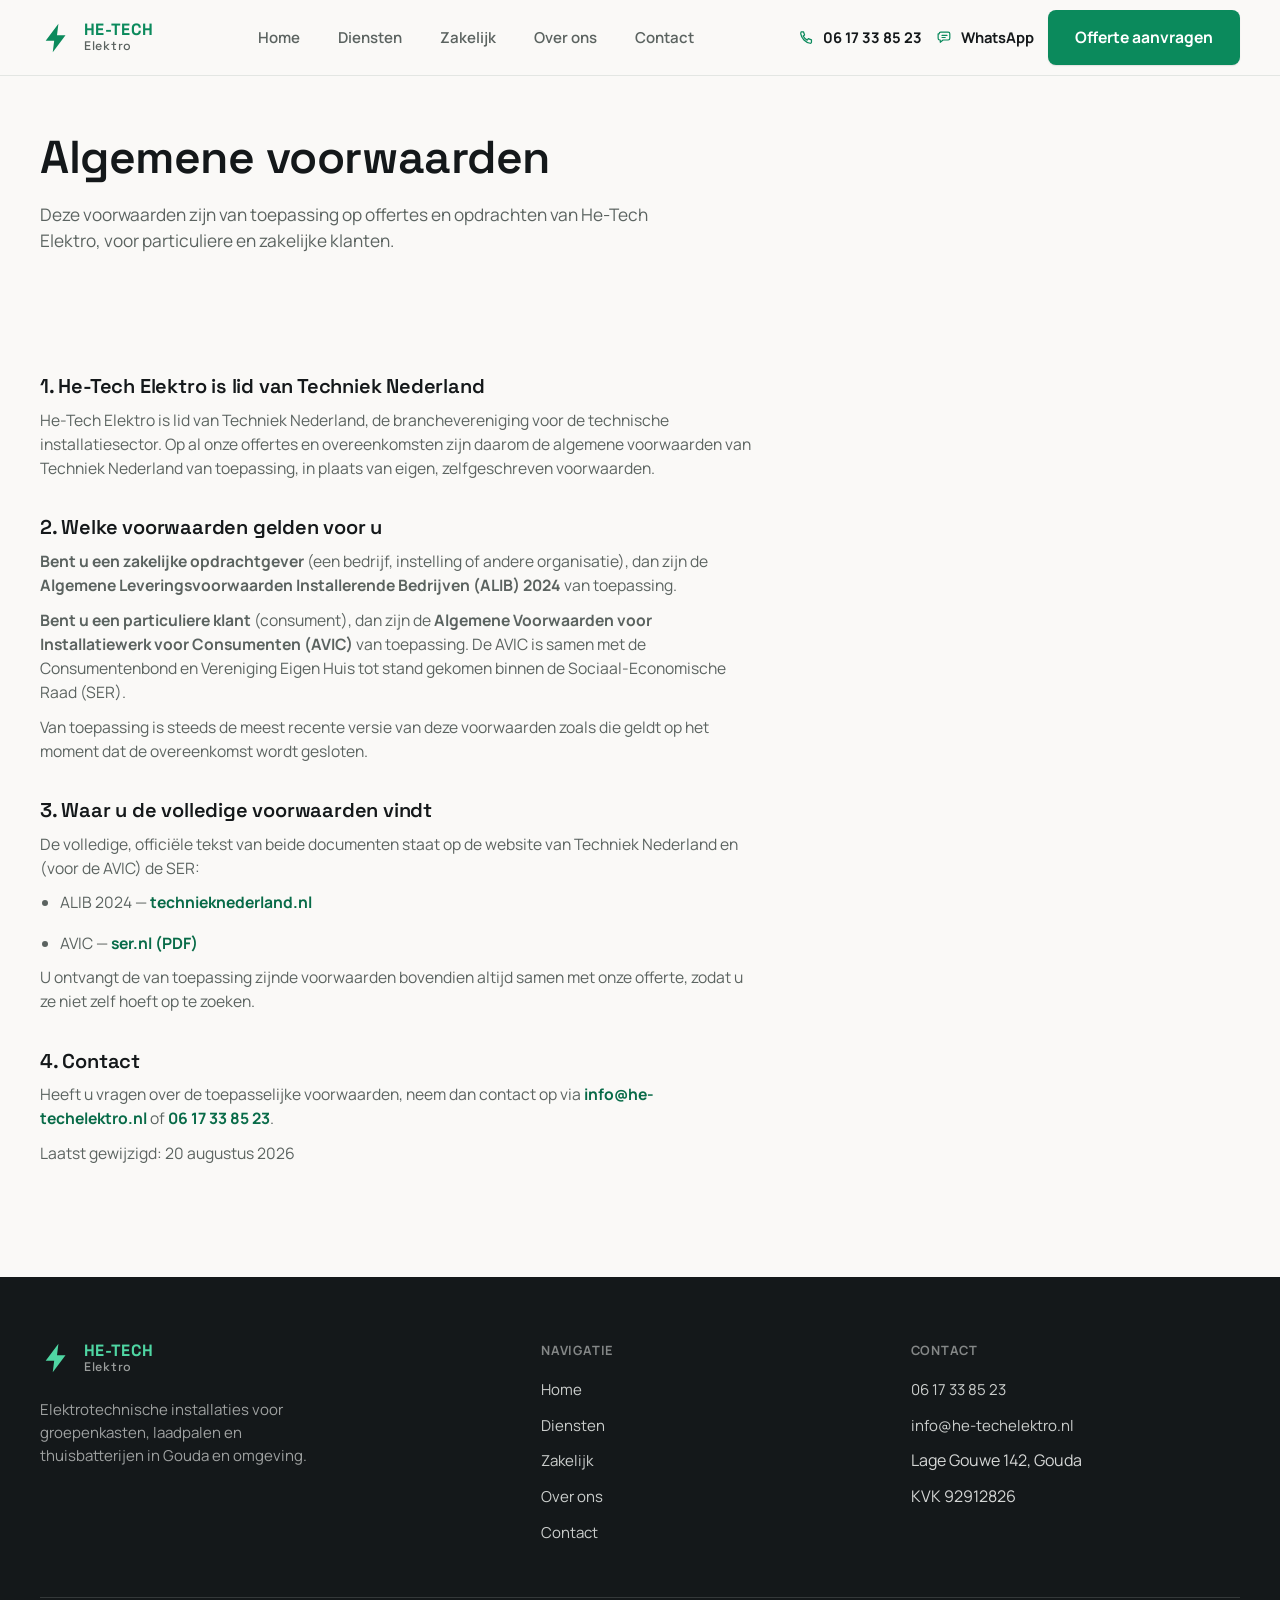
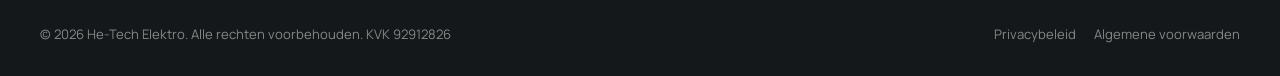
==== commit 063dd571: "Verwijs algemene voorwaarden naar ALIB 2024 en AVIC (Techniek Nederland)" ====
--- a/algemene-voorwaarden.html
+++ b/algemene-voorwaarden.html
@@ -72,64 +72,30 @@
       <div class="legal-body reveal">
 
         <div>
-          <h2>1. Toepasselijkheid</h2>
-          <p>Deze algemene voorwaarden gelden voor alle offertes van en overeenkomsten met He-Tech Elektro (KVK 92912826), tenzij schriftelijk anders is overeengekomen. Afwijkende voorwaarden van de opdrachtgever gelden alleen als He-Tech Elektro deze uitdrukkelijk en schriftelijk heeft aanvaard.</p>
+          <h2>1. He-Tech Elektro is lid van Techniek Nederland</h2>
+          <p>He-Tech Elektro is lid van Techniek Nederland, de branchevereniging voor de technische installatiesector. Op al onze offertes en overeenkomsten zijn daarom de algemene voorwaarden van Techniek Nederland van toepassing, in plaats van eigen, zelfgeschreven voorwaarden.</p>
         </div>
 
         <div>
-          <h2>2. Offertes en totstandkoming van de overeenkomst</h2>
-          <p>Offertes van He-Tech Elektro zijn vrijblijvend en 30 dagen geldig, tenzij anders vermeld. De overeenkomst komt tot stand zodra de opdrachtgever de offerte schriftelijk (waaronder per e-mail) bevestigt, of zodra He-Tech Elektro in opdracht van de klant met de werkzaamheden begint.</p>
-          <p>Genoemde prijzen zijn exclusief btw, tenzij anders vermeld, en gebaseerd op de situatie zoals bekend bij het opstellen van de offerte. Wijzigingen in de situatie ter plaatse kunnen leiden tot een aangepaste prijs, die vooraf met de opdrachtgever wordt besproken.</p>
+          <h2>2. Welke voorwaarden gelden voor u</h2>
+          <p><strong>Bent u een zakelijke opdrachtgever</strong> (een bedrijf, instelling of andere organisatie), dan zijn de <strong>Algemene Leveringsvoorwaarden Installerende Bedrijven (ALIB) 2024</strong> van toepassing.</p>
+          <p><strong>Bent u een particuliere klant</strong> (consument), dan zijn de <strong>Algemene Voorwaarden voor Installatiewerk voor Consumenten (AVIC)</strong> van toepassing. De AVIC is samen met de Consumentenbond en Vereniging Eigen Huis tot stand gekomen binnen de Sociaal-Economische Raad (SER).</p>
+          <p>Van toepassing is steeds de meest recente versie van deze voorwaarden zoals die geldt op het moment dat de overeenkomst wordt gesloten.</p>
         </div>
 
         <div>
-          <h2>3. Uitvoering van de werkzaamheden</h2>
-          <p>He-Tech Elektro voert de werkzaamheden vakkundig uit, volgens de op het werk van toepassing zijnde normen (waaronder NEN 1010 en NEN 3140) en met inachtneming van de geldende veiligheidsvoorschriften. De opdrachtgever zorgt voor tijdige en veilige toegang tot de locatie en voor juiste informatie over de bestaande installatie.</p>
+          <h2>3. Waar u de volledige voorwaarden vindt</h2>
+          <p>De volledige, officiële tekst van beide documenten staat op de website van Techniek Nederland en (voor de AVIC) de SER:</p>
+          <ul>
+            <li>ALIB 2024 — <a href="https://www.technieknederland.nl/extra/algemene-voorwaarden-installerende-bedrijven-alib-2024" target="_blank" rel="noopener">technieknederland.nl</a></li>
+            <li>AVIC — <a href="https://www.ser.nl/-/media/ser/downloads/algemene-voorwaarden/installatiewerk-consumenten.pdf" target="_blank" rel="noopener">ser.nl (PDF)</a></li>
+          </ul>
+          <p>U ontvangt de van toepassing zijnde voorwaarden bovendien altijd samen met onze offerte, zodat u ze niet zelf hoeft op te zoeken.</p>
         </div>
 
         <div>
-          <h2>4. Wijzigingen en meerwerk</h2>
-          <p>Werkzaamheden die niet in de offerte zijn opgenomen, worden als meerwerk beschouwd en pas uitgevoerd na overleg met en akkoord van de opdrachtgever, tenzij spoedeisende veiligheid onmiddellijk ingrijpen vereist.</p>
-        </div>
-
-        <div>
-          <h2>5. Planning en levertijd</h2>
-          <p>Genoemde planningen zijn indicatief en mede afhankelijk van derden, zoals de netbeheerder of leveranciers van materiaal. He-Tech Elektro spant zich in om afgesproken planningen na te komen en informeert de opdrachtgever tijdig bij vertraging.</p>
-        </div>
-
-        <div>
-          <h2>6. Garantie</h2>
-          <p>He-Tech Elektro geeft garantie op de deugdelijkheid van de uitgevoerde werkzaamheden. Op geleverde materialen geldt de garantie van de fabrikant of leverancier. Garantie vervalt bij ondeskundig gebruik, wijzigingen door derden of het niet opvolgen van meegegeven instructies.</p>
-        </div>
-
-        <div>
-          <h2>7. Aansprakelijkheid</h2>
-          <p>He-Tech Elektro is aansprakelijk voor schade die het rechtstreekse gevolg is van een toerekenbare tekortkoming in de uitvoering van de opdracht, tot maximaal het factuurbedrag van de betreffende opdracht, tenzij sprake is van opzet of grove schuld. He-Tech Elektro is niet aansprakelijk voor gevolgschade of schade die is ontstaan door onjuiste informatie van de opdrachtgever over de bestaande installatie.</p>
-        </div>
-
-        <div>
-          <h2>8. Betaling</h2>
-          <p>Facturen dienen te worden voldaan binnen 14 dagen na factuurdatum, tenzij anders overeengekomen. Bij grotere projecten kan in termijnen worden gefactureerd. Bij niet-tijdige betaling is de opdrachtgever van rechtswege in verzuim en kunnen wettelijke rente en redelijke incassokosten in rekening worden gebracht.</p>
-        </div>
-
-        <div>
-          <h2>9. Eigendomsvoorbehoud</h2>
-          <p>Geleverde materialen blijven eigendom van He-Tech Elektro totdat de opdrachtgever alle daarmee samenhangende facturen volledig heeft voldaan.</p>
-        </div>
-
-        <div>
-          <h2>10. Klachten</h2>
-          <p>Klachten over de uitgevoerde werkzaamheden dienen zo spoedig mogelijk, en uiterlijk binnen 14 dagen na constatering, schriftelijk te worden gemeld aan He-Tech Elektro, met een duidelijke omschrijving van de klacht.</p>
-        </div>
-
-        <div>
-          <h2>11. Opzegging en annulering</h2>
-          <p>Een overeengekomen opdracht kan door de opdrachtgever worden geannuleerd vóór aanvang van de werkzaamheden. Reeds gemaakte kosten (waaronder besteld materiaal en voorbereidingstijd) kunnen daarbij in rekening worden gebracht.</p>
-        </div>
-
-        <div>
-          <h2>12. Toepasselijk recht en geschillen</h2>
-          <p>Op alle overeenkomsten met He-Tech Elektro is Nederlands recht van toepassing. Geschillen worden zo mogelijk in onderling overleg opgelost en anders voorgelegd aan de bevoegde rechter.</p>
+          <h2>4. Contact</h2>
+          <p>Heeft u vragen over de toepasselijke voorwaarden, neem dan contact op via <a href="mailto:info@he-techelektro.nl">info@he-techelektro.nl</a> of <a href="tel:+31617338523">06 17 33 85 23</a>.</p>
           <p class="legal-updated">Laatst gewijzigd: 20 augustus 2026</p>
         </div>
 
--- a/css/styles.css
+++ b/css/styles.css
@@ -726,6 +726,9 @@
 
 .split-list svg { width: 19px; height: 19px; color: var(--color-green); flex-shrink: 0; margin-top: 2px; }
 
+.split-list a { text-decoration: underline; text-underline-offset: 2px; }
+.split-list a:hover { color: var(--color-green-dark); }
+
 .split-body .btn { margin-top: 26px; }
 
 /* ============================================================
@@ -1199,6 +1202,118 @@
 }
 
 /* ============================================================
+   Testimonial / klantervaring
+   ============================================================ */
+
+.testimonial-grid {
+  display: grid;
+  grid-template-columns: 1fr;
+  gap: 20px;
+}
+
+@media (min-width: 760px) {
+  .testimonial-grid { grid-template-columns: repeat(auto-fit, minmax(300px, 1fr)); }
+}
+
+.testimonial {
+  background: var(--color-surface);
+  border: 1px solid var(--color-border);
+  border-radius: var(--radius-lg);
+  padding: clamp(28px, 4vw, 40px);
+  box-shadow: var(--shadow-sm);
+  max-width: 720px;
+}
+
+.testimonial-grid .testimonial { max-width: none; }
+
+.review-stars {
+  display: flex;
+  gap: 3px;
+  margin-bottom: 16px;
+}
+
+.review-stars svg { width: 16px; height: 16px; color: #f0a93c; }
+
+.testimonial-photos {
+  display: grid;
+  grid-template-columns: 1fr 1fr;
+  gap: 8px;
+  margin-bottom: 22px;
+}
+
+.testimonial-photos figure {
+  position: relative;
+  margin: 0;
+  border-radius: var(--radius-sm);
+  overflow: hidden;
+  aspect-ratio: 4 / 3;
+}
+
+.testimonial-photos img { width: 100%; height: 100%; object-fit: cover; }
+
+.testimonial-photos figcaption {
+  position: absolute;
+  left: 8px;
+  bottom: 8px;
+  background: color-mix(in srgb, var(--color-ink) 78%, transparent);
+  color: #fff;
+  font-size: 0.72rem;
+  font-weight: 700;
+  letter-spacing: 0.04em;
+  text-transform: uppercase;
+  padding: 3px 9px;
+  border-radius: 999px;
+}
+
+/* ============================================================
+   Case card (referentieproject zonder citaat)
+   ============================================================ */
+
+.case-card {
+  border: 1px solid var(--color-border);
+  border-radius: var(--radius-lg);
+  overflow: hidden;
+  background: var(--color-surface);
+  box-shadow: var(--shadow-sm);
+  display: flex;
+  flex-direction: column;
+}
+
+.case-card img { width: 100%; aspect-ratio: 4 / 3; object-fit: cover; }
+
+.case-card-body { padding: 22px 24px; }
+
+.case-card-body h4 { font-size: 1rem; }
+
+.case-card-body p {
+  margin-top: 8px;
+  color: var(--color-muted);
+  font-size: 0.92rem;
+}
+
+.testimonial-quote {
+  font-family: var(--font-display);
+  font-weight: 600;
+  font-size: clamp(1.1rem, 1rem + 0.5vw, 1.3rem);
+  line-height: 1.55;
+  color: var(--color-ink);
+}
+
+.testimonial-author {
+  margin-top: 22px;
+  padding-top: 20px;
+  border-top: 1px solid var(--color-border);
+  display: flex;
+  flex-direction: column;
+  gap: 2px;
+}
+
+.testimonial-name { font-weight: 700; font-size: 0.96rem; }
+.testimonial-role { font-size: 0.86rem; color: var(--color-muted); }
+.testimonial-role a { text-decoration: underline; text-underline-offset: 2px; }
+.testimonial-role a:hover { color: var(--color-green-dark); }
+
+/* ============================================================
    Footer legal links
    ============================================================ */
 
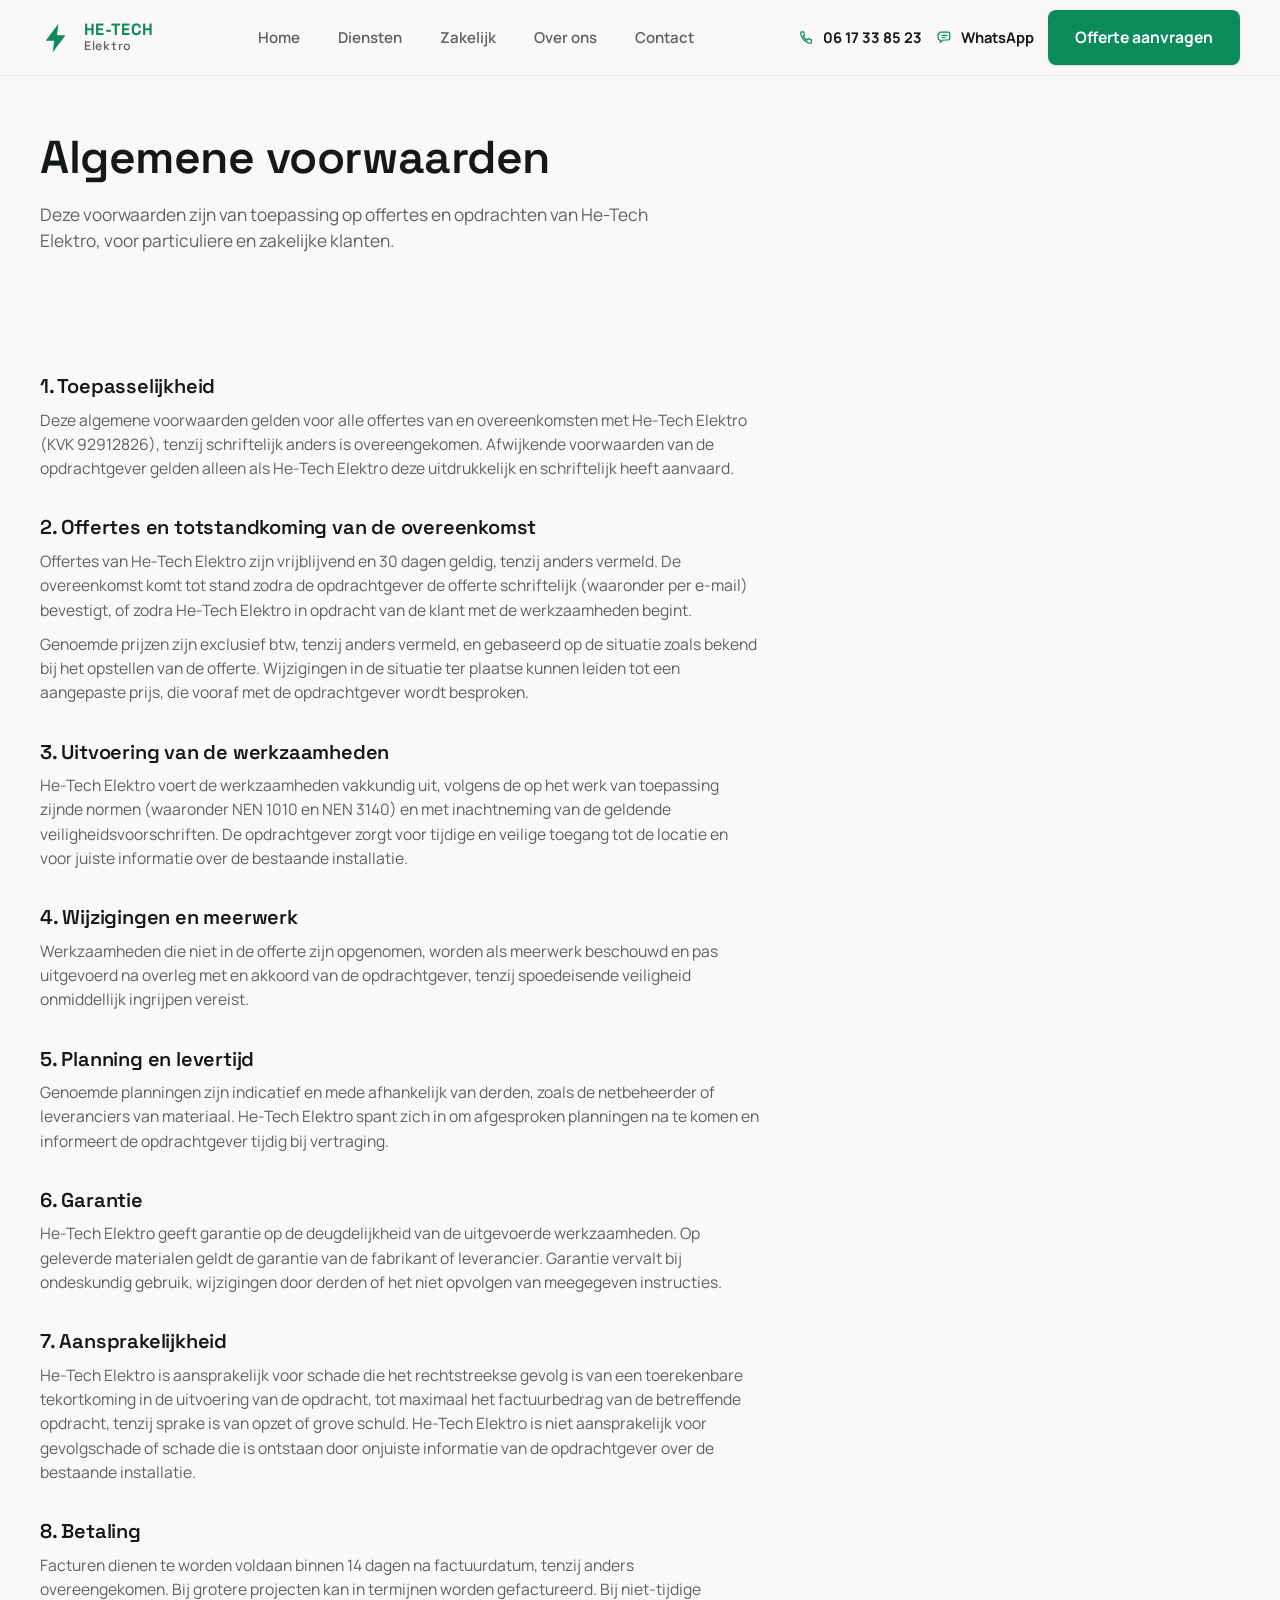
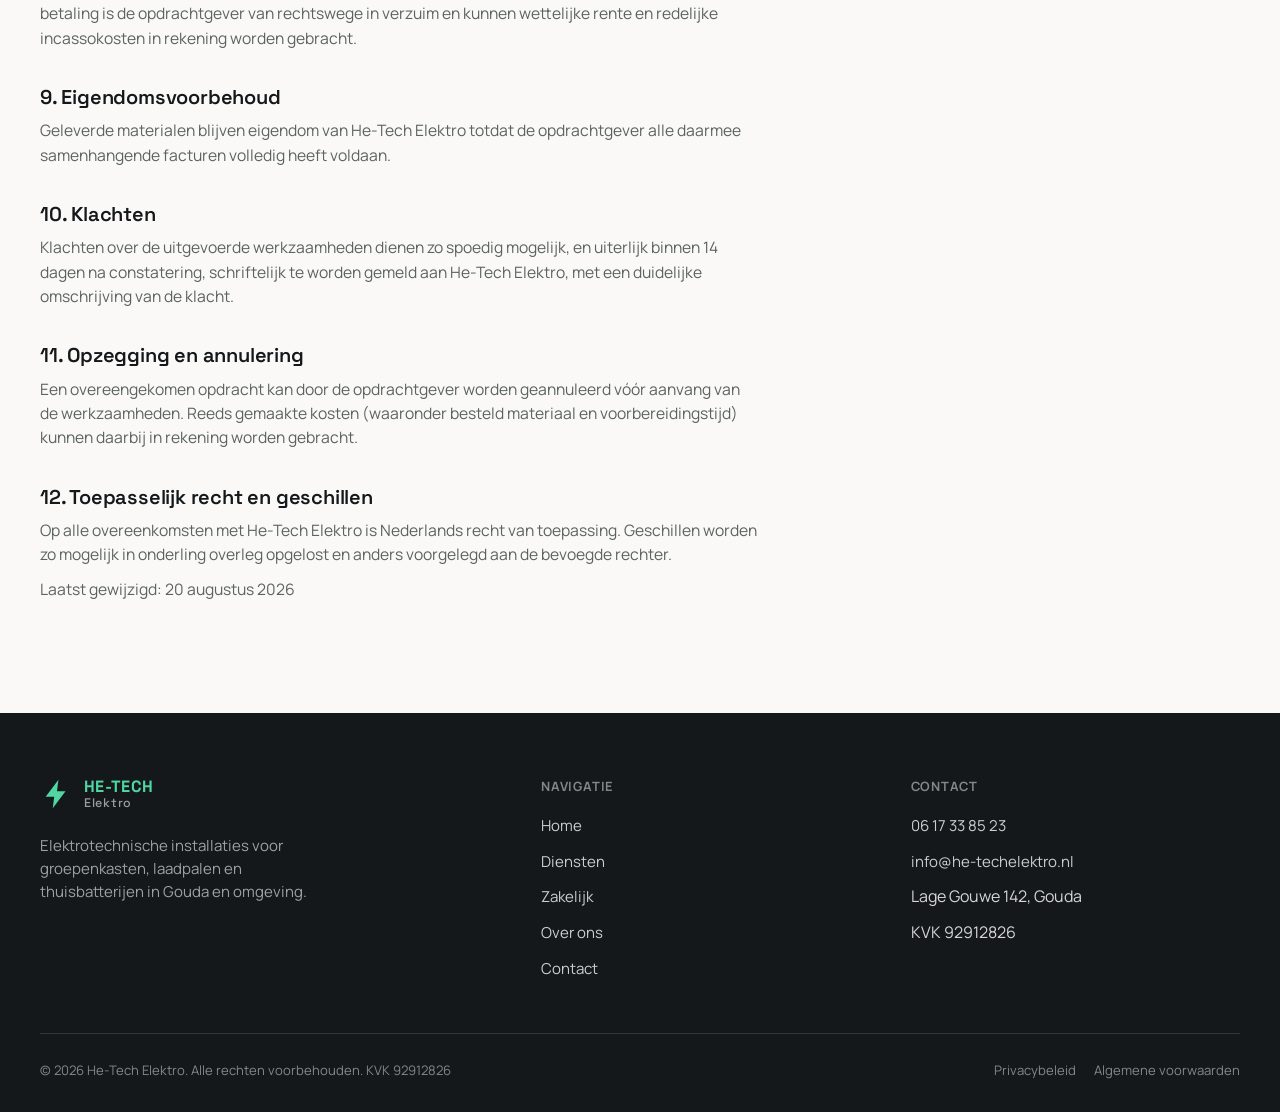
==== commit f774471c: "Herstel: geen Techniek Nederland-lidmaatschap, eigen voorwaarden terug" ====
--- a/algemene-voorwaarden.html
+++ b/algemene-voorwaarden.html
@@ -72,30 +72,64 @@
       <div class="legal-body reveal">
 
         <div>
-          <h2>1. He-Tech Elektro is lid van Techniek Nederland</h2>
-          <p>He-Tech Elektro is lid van Techniek Nederland, de branchevereniging voor de technische installatiesector. Op al onze offertes en overeenkomsten zijn daarom de algemene voorwaarden van Techniek Nederland van toepassing, in plaats van eigen, zelfgeschreven voorwaarden.</p>
+          <h2>1. Toepasselijkheid</h2>
+          <p>Deze algemene voorwaarden gelden voor alle offertes van en overeenkomsten met He-Tech Elektro (KVK 92912826), tenzij schriftelijk anders is overeengekomen. Afwijkende voorwaarden van de opdrachtgever gelden alleen als He-Tech Elektro deze uitdrukkelijk en schriftelijk heeft aanvaard.</p>
         </div>
 
         <div>
-          <h2>2. Welke voorwaarden gelden voor u</h2>
-          <p><strong>Bent u een zakelijke opdrachtgever</strong> (een bedrijf, instelling of andere organisatie), dan zijn de <strong>Algemene Leveringsvoorwaarden Installerende Bedrijven (ALIB) 2024</strong> van toepassing.</p>
-          <p><strong>Bent u een particuliere klant</strong> (consument), dan zijn de <strong>Algemene Voorwaarden voor Installatiewerk voor Consumenten (AVIC)</strong> van toepassing. De AVIC is samen met de Consumentenbond en Vereniging Eigen Huis tot stand gekomen binnen de Sociaal-Economische Raad (SER).</p>
-          <p>Van toepassing is steeds de meest recente versie van deze voorwaarden zoals die geldt op het moment dat de overeenkomst wordt gesloten.</p>
+          <h2>2. Offertes en totstandkoming van de overeenkomst</h2>
+          <p>Offertes van He-Tech Elektro zijn vrijblijvend en 30 dagen geldig, tenzij anders vermeld. De overeenkomst komt tot stand zodra de opdrachtgever de offerte schriftelijk (waaronder per e-mail) bevestigt, of zodra He-Tech Elektro in opdracht van de klant met de werkzaamheden begint.</p>
+          <p>Genoemde prijzen zijn exclusief btw, tenzij anders vermeld, en gebaseerd op de situatie zoals bekend bij het opstellen van de offerte. Wijzigingen in de situatie ter plaatse kunnen leiden tot een aangepaste prijs, die vooraf met de opdrachtgever wordt besproken.</p>
         </div>
 
         <div>
-          <h2>3. Waar u de volledige voorwaarden vindt</h2>
-          <p>De volledige, officiële tekst van beide documenten staat op de website van Techniek Nederland en (voor de AVIC) de SER:</p>
-          <ul>
-            <li>ALIB 2024 — <a href="https://www.technieknederland.nl/extra/algemene-voorwaarden-installerende-bedrijven-alib-2024" target="_blank" rel="noopener">technieknederland.nl</a></li>
-            <li>AVIC — <a href="https://www.ser.nl/-/media/ser/downloads/algemene-voorwaarden/installatiewerk-consumenten.pdf" target="_blank" rel="noopener">ser.nl (PDF)</a></li>
-          </ul>
-          <p>U ontvangt de van toepassing zijnde voorwaarden bovendien altijd samen met onze offerte, zodat u ze niet zelf hoeft op te zoeken.</p>
+          <h2>3. Uitvoering van de werkzaamheden</h2>
+          <p>He-Tech Elektro voert de werkzaamheden vakkundig uit, volgens de op het werk van toepassing zijnde normen (waaronder NEN 1010 en NEN 3140) en met inachtneming van de geldende veiligheidsvoorschriften. De opdrachtgever zorgt voor tijdige en veilige toegang tot de locatie en voor juiste informatie over de bestaande installatie.</p>
         </div>
 
         <div>
-          <h2>4. Contact</h2>
-          <p>Heeft u vragen over de toepasselijke voorwaarden, neem dan contact op via <a href="mailto:info@he-techelektro.nl">info@he-techelektro.nl</a> of <a href="tel:+31617338523">06 17 33 85 23</a>.</p>
+          <h2>4. Wijzigingen en meerwerk</h2>
+          <p>Werkzaamheden die niet in de offerte zijn opgenomen, worden als meerwerk beschouwd en pas uitgevoerd na overleg met en akkoord van de opdrachtgever, tenzij spoedeisende veiligheid onmiddellijk ingrijpen vereist.</p>
+        </div>
+
+        <div>
+          <h2>5. Planning en levertijd</h2>
+          <p>Genoemde planningen zijn indicatief en mede afhankelijk van derden, zoals de netbeheerder of leveranciers van materiaal. He-Tech Elektro spant zich in om afgesproken planningen na te komen en informeert de opdrachtgever tijdig bij vertraging.</p>
+        </div>
+
+        <div>
+          <h2>6. Garantie</h2>
+          <p>He-Tech Elektro geeft garantie op de deugdelijkheid van de uitgevoerde werkzaamheden. Op geleverde materialen geldt de garantie van de fabrikant of leverancier. Garantie vervalt bij ondeskundig gebruik, wijzigingen door derden of het niet opvolgen van meegegeven instructies.</p>
+        </div>
+
+        <div>
+          <h2>7. Aansprakelijkheid</h2>
+          <p>He-Tech Elektro is aansprakelijk voor schade die het rechtstreekse gevolg is van een toerekenbare tekortkoming in de uitvoering van de opdracht, tot maximaal het factuurbedrag van de betreffende opdracht, tenzij sprake is van opzet of grove schuld. He-Tech Elektro is niet aansprakelijk voor gevolgschade of schade die is ontstaan door onjuiste informatie van de opdrachtgever over de bestaande installatie.</p>
+        </div>
+
+        <div>
+          <h2>8. Betaling</h2>
+          <p>Facturen dienen te worden voldaan binnen 14 dagen na factuurdatum, tenzij anders overeengekomen. Bij grotere projecten kan in termijnen worden gefactureerd. Bij niet-tijdige betaling is de opdrachtgever van rechtswege in verzuim en kunnen wettelijke rente en redelijke incassokosten in rekening worden gebracht.</p>
+        </div>
+
+        <div>
+          <h2>9. Eigendomsvoorbehoud</h2>
+          <p>Geleverde materialen blijven eigendom van He-Tech Elektro totdat de opdrachtgever alle daarmee samenhangende facturen volledig heeft voldaan.</p>
+        </div>
+
+        <div>
+          <h2>10. Klachten</h2>
+          <p>Klachten over de uitgevoerde werkzaamheden dienen zo spoedig mogelijk, en uiterlijk binnen 14 dagen na constatering, schriftelijk te worden gemeld aan He-Tech Elektro, met een duidelijke omschrijving van de klacht.</p>
+        </div>
+
+        <div>
+          <h2>11. Opzegging en annulering</h2>
+          <p>Een overeengekomen opdracht kan door de opdrachtgever worden geannuleerd vóór aanvang van de werkzaamheden. Reeds gemaakte kosten (waaronder besteld materiaal en voorbereidingstijd) kunnen daarbij in rekening worden gebracht.</p>
+        </div>
+
+        <div>
+          <h2>12. Toepasselijk recht en geschillen</h2>
+          <p>Op alle overeenkomsten met He-Tech Elektro is Nederlands recht van toepassing. Geschillen worden zo mogelijk in onderling overleg opgelost en anders voorgelegd aan de bevoegde rechter.</p>
           <p class="legal-updated">Laatst gewijzigd: 20 augustus 2026</p>
         </div>
 
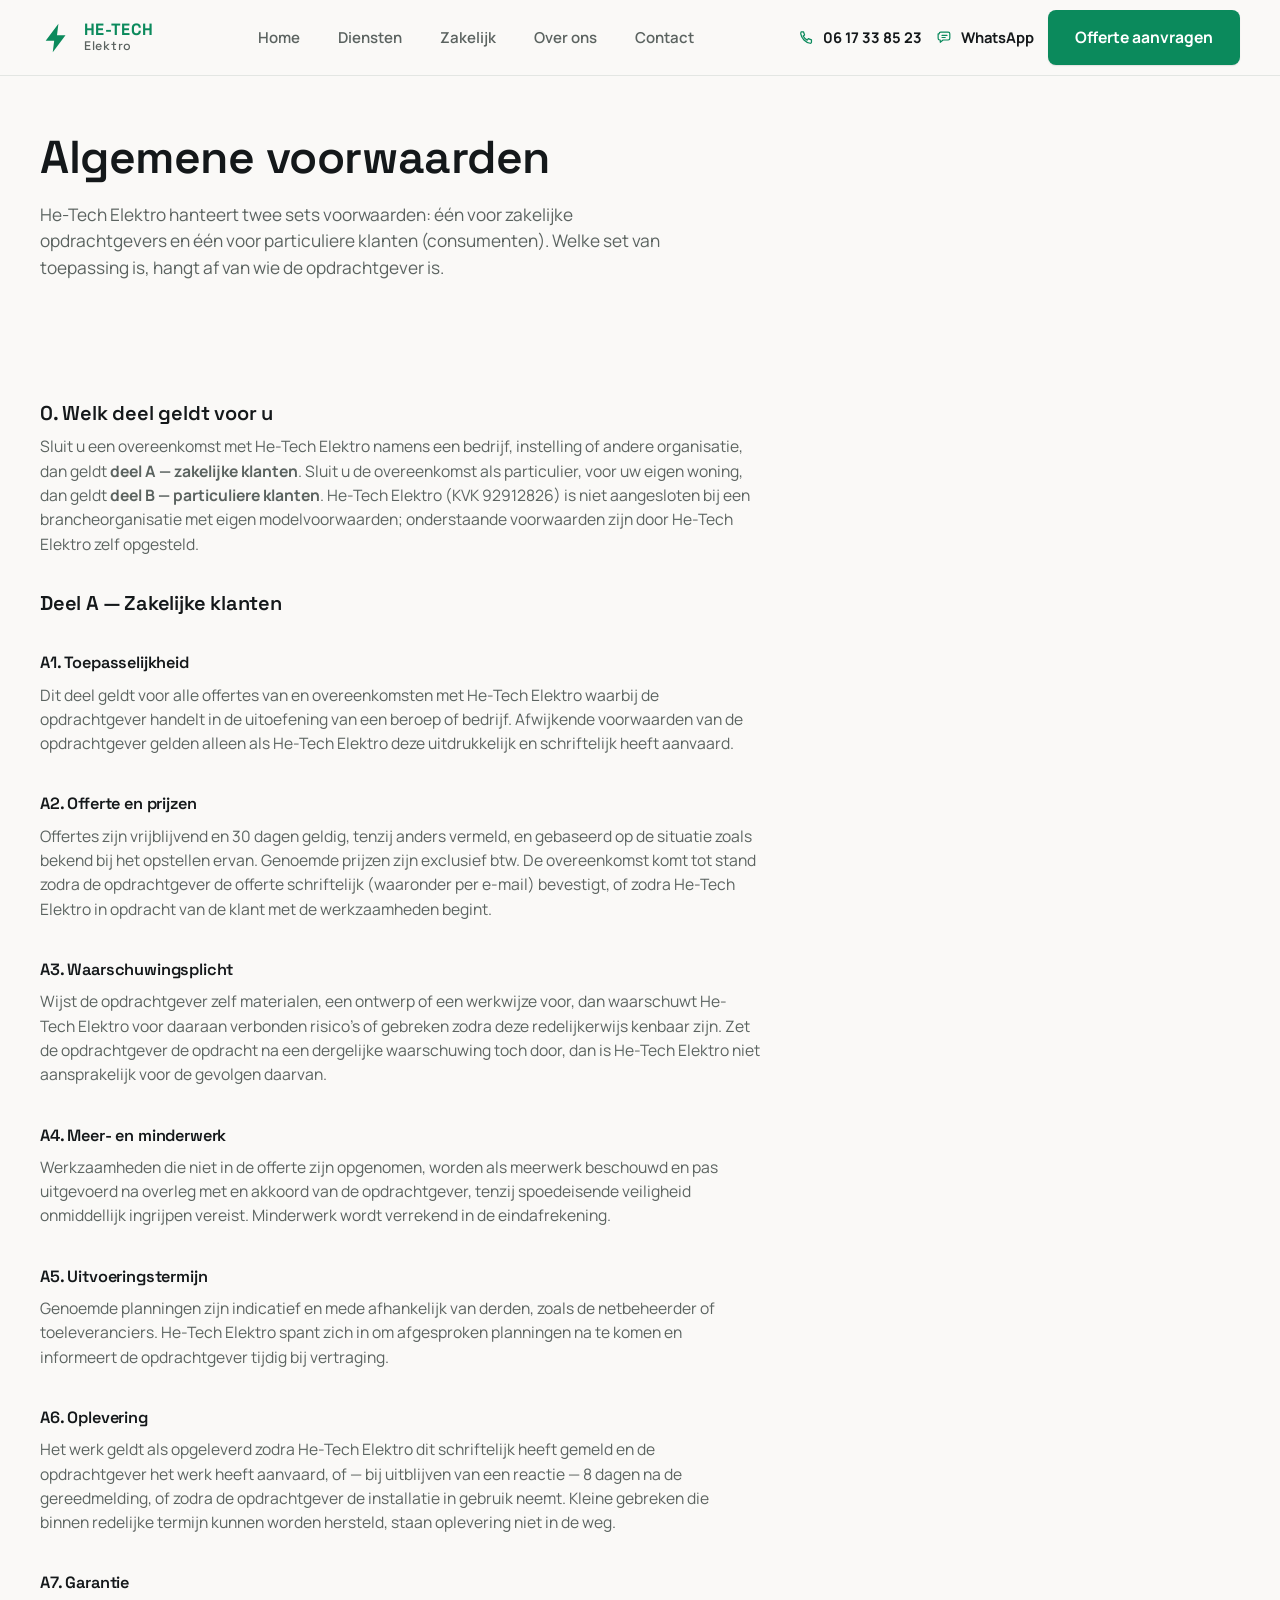
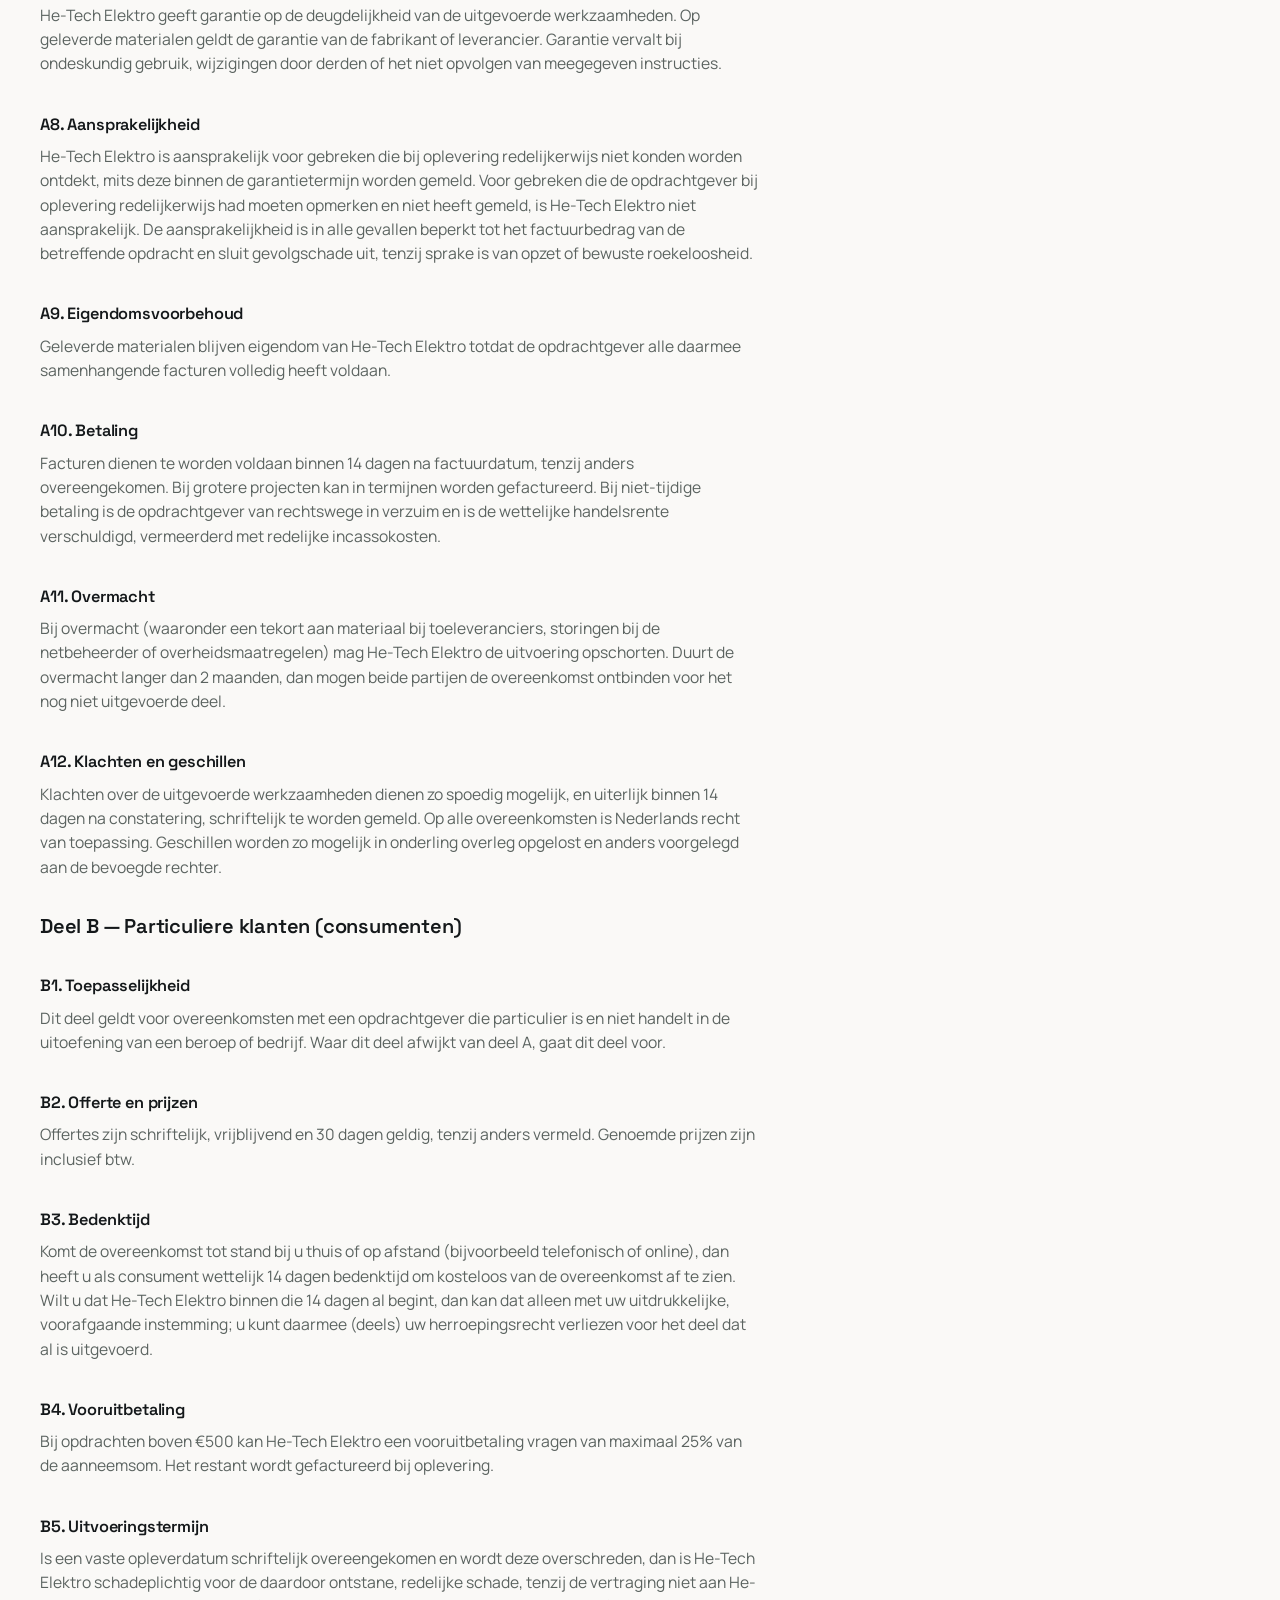
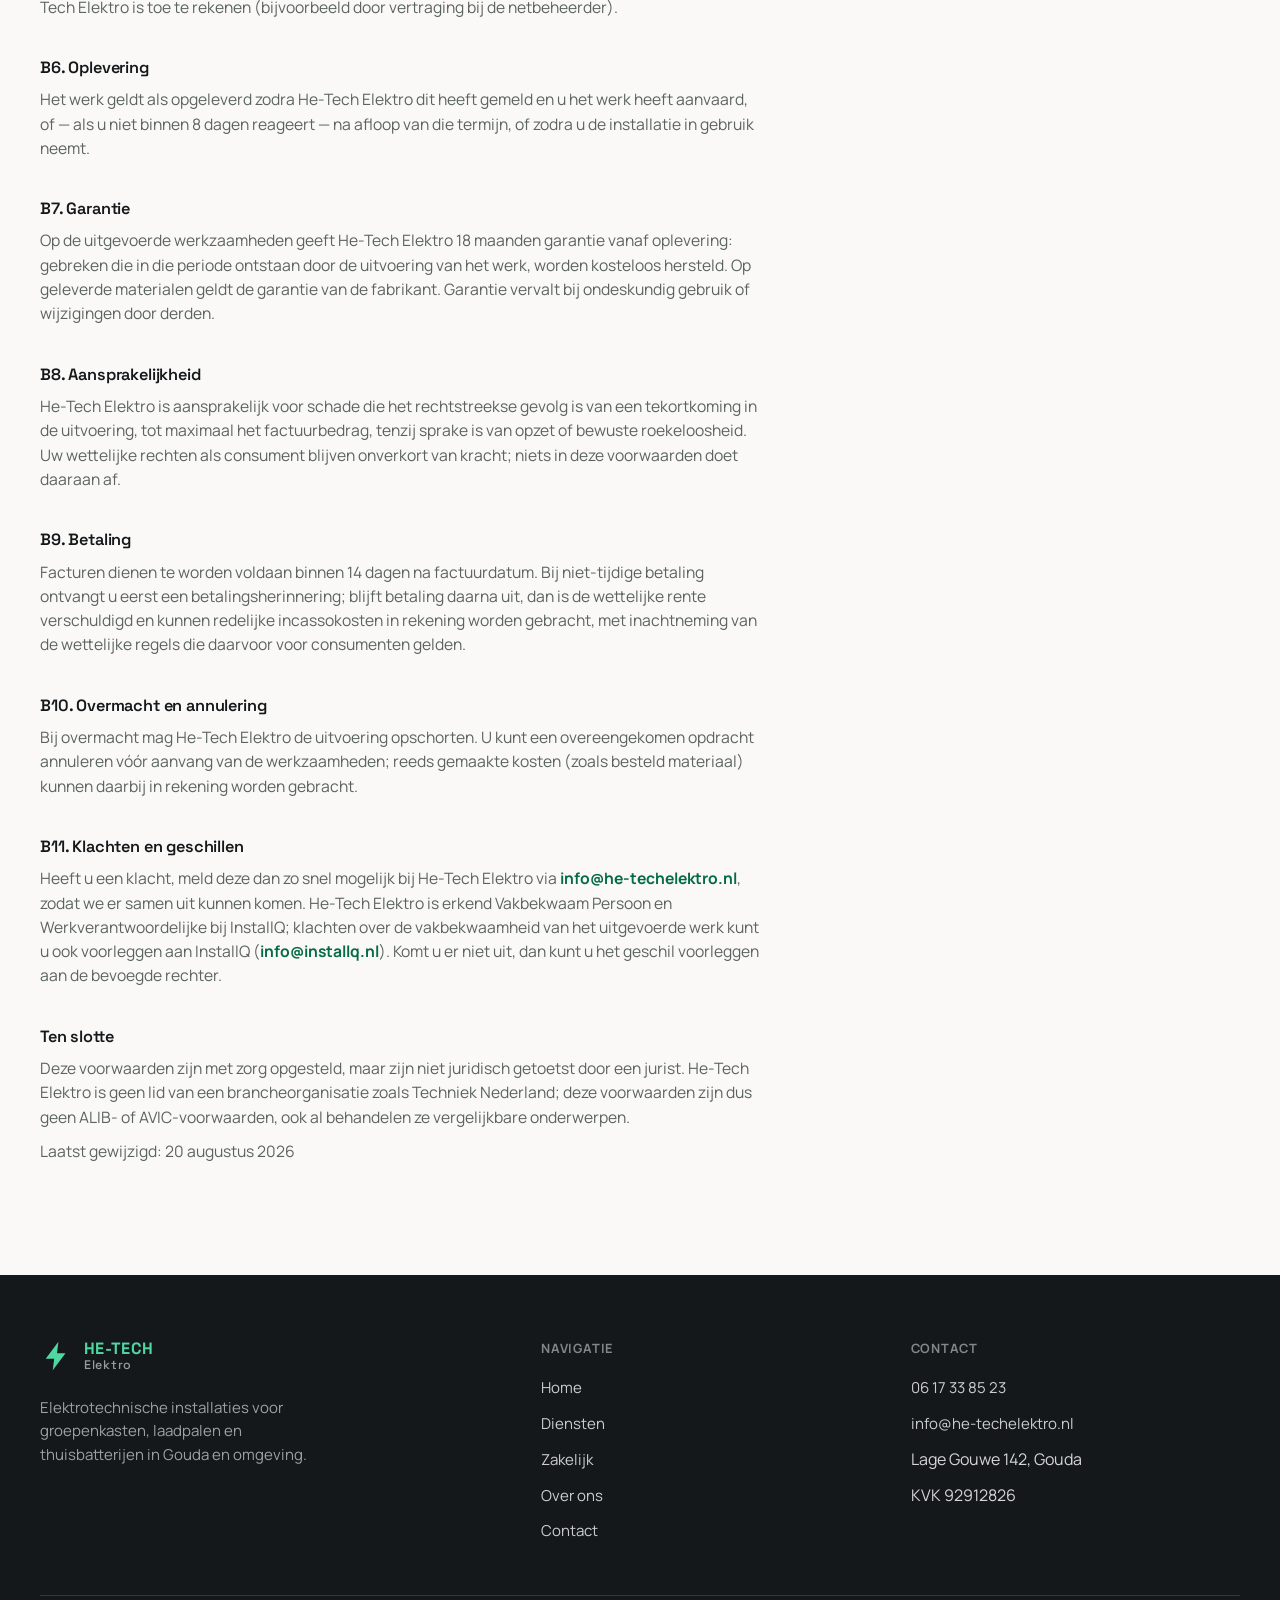
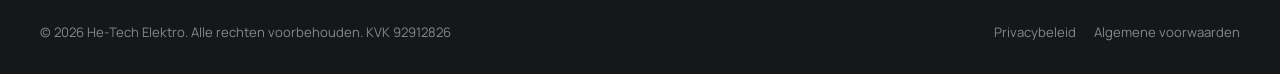
==== commit 9accff74: "Herschrijf algemene voorwaarden: apart deel zakelijk en particulier" ====
--- a/algemene-voorwaarden.html
+++ b/algemene-voorwaarden.html
@@ -63,7 +63,7 @@
   <section class="page-intro">
     <div class="container">
       <h1>Algemene voorwaarden</h1>
-      <p>Deze voorwaarden zijn van toepassing op offertes en opdrachten van He-Tech Elektro, voor particuliere en zakelijke klanten.</p>
+      <p>He-Tech Elektro hanteert twee sets voorwaarden: één voor zakelijke opdrachtgevers en één voor particuliere klanten (consumenten). Welke set van toepassing is, hangt af van wie de opdrachtgever is.</p>
     </div>
   </section>
 
@@ -72,64 +72,136 @@
       <div class="legal-body reveal">
 
         <div>
-          <h2>1. Toepasselijkheid</h2>
-          <p>Deze algemene voorwaarden gelden voor alle offertes van en overeenkomsten met He-Tech Elektro (KVK 92912826), tenzij schriftelijk anders is overeengekomen. Afwijkende voorwaarden van de opdrachtgever gelden alleen als He-Tech Elektro deze uitdrukkelijk en schriftelijk heeft aanvaard.</p>
-        </div>
-
-        <div>
-          <h2>2. Offertes en totstandkoming van de overeenkomst</h2>
-          <p>Offertes van He-Tech Elektro zijn vrijblijvend en 30 dagen geldig, tenzij anders vermeld. De overeenkomst komt tot stand zodra de opdrachtgever de offerte schriftelijk (waaronder per e-mail) bevestigt, of zodra He-Tech Elektro in opdracht van de klant met de werkzaamheden begint.</p>
-          <p>Genoemde prijzen zijn exclusief btw, tenzij anders vermeld, en gebaseerd op de situatie zoals bekend bij het opstellen van de offerte. Wijzigingen in de situatie ter plaatse kunnen leiden tot een aangepaste prijs, die vooraf met de opdrachtgever wordt besproken.</p>
-        </div>
-
-        <div>
-          <h2>3. Uitvoering van de werkzaamheden</h2>
-          <p>He-Tech Elektro voert de werkzaamheden vakkundig uit, volgens de op het werk van toepassing zijnde normen (waaronder NEN 1010 en NEN 3140) en met inachtneming van de geldende veiligheidsvoorschriften. De opdrachtgever zorgt voor tijdige en veilige toegang tot de locatie en voor juiste informatie over de bestaande installatie.</p>
-        </div>
-
-        <div>
-          <h2>4. Wijzigingen en meerwerk</h2>
-          <p>Werkzaamheden die niet in de offerte zijn opgenomen, worden als meerwerk beschouwd en pas uitgevoerd na overleg met en akkoord van de opdrachtgever, tenzij spoedeisende veiligheid onmiddellijk ingrijpen vereist.</p>
-        </div>
-
-        <div>
-          <h2>5. Planning en levertijd</h2>
-          <p>Genoemde planningen zijn indicatief en mede afhankelijk van derden, zoals de netbeheerder of leveranciers van materiaal. He-Tech Elektro spant zich in om afgesproken planningen na te komen en informeert de opdrachtgever tijdig bij vertraging.</p>
-        </div>
-
-        <div>
-          <h2>6. Garantie</h2>
+          <h2>0. Welk deel geldt voor u</h2>
+          <p>Sluit u een overeenkomst met He-Tech Elektro namens een bedrijf, instelling of andere organisatie, dan geldt <strong>deel A — zakelijke klanten</strong>. Sluit u de overeenkomst als particulier, voor uw eigen woning, dan geldt <strong>deel B — particuliere klanten</strong>. He-Tech Elektro (KVK 92912826) is niet aangesloten bij een brancheorganisatie met eigen modelvoorwaarden; onderstaande voorwaarden zijn door He-Tech Elektro zelf opgesteld.</p>
+        </div>
+
+        <div>
+          <h2>Deel A — Zakelijke klanten</h2>
+        </div>
+
+        <div>
+          <h3>A1. Toepasselijkheid</h3>
+          <p>Dit deel geldt voor alle offertes van en overeenkomsten met He-Tech Elektro waarbij de opdrachtgever handelt in de uitoefening van een beroep of bedrijf. Afwijkende voorwaarden van de opdrachtgever gelden alleen als He-Tech Elektro deze uitdrukkelijk en schriftelijk heeft aanvaard.</p>
+        </div>
+
+        <div>
+          <h3>A2. Offerte en prijzen</h3>
+          <p>Offertes zijn vrijblijvend en 30 dagen geldig, tenzij anders vermeld, en gebaseerd op de situatie zoals bekend bij het opstellen ervan. Genoemde prijzen zijn exclusief btw. De overeenkomst komt tot stand zodra de opdrachtgever de offerte schriftelijk (waaronder per e-mail) bevestigt, of zodra He-Tech Elektro in opdracht van de klant met de werkzaamheden begint.</p>
+        </div>
+
+        <div>
+          <h3>A3. Waarschuwingsplicht</h3>
+          <p>Wijst de opdrachtgever zelf materialen, een ontwerp of een werkwijze voor, dan waarschuwt He-Tech Elektro voor daaraan verbonden risico's of gebreken zodra deze redelijkerwijs kenbaar zijn. Zet de opdrachtgever de opdracht na een dergelijke waarschuwing toch door, dan is He-Tech Elektro niet aansprakelijk voor de gevolgen daarvan.</p>
+        </div>
+
+        <div>
+          <h3>A4. Meer- en minderwerk</h3>
+          <p>Werkzaamheden die niet in de offerte zijn opgenomen, worden als meerwerk beschouwd en pas uitgevoerd na overleg met en akkoord van de opdrachtgever, tenzij spoedeisende veiligheid onmiddellijk ingrijpen vereist. Minderwerk wordt verrekend in de eindafrekening.</p>
+        </div>
+
+        <div>
+          <h3>A5. Uitvoeringstermijn</h3>
+          <p>Genoemde planningen zijn indicatief en mede afhankelijk van derden, zoals de netbeheerder of toeleveranciers. He-Tech Elektro spant zich in om afgesproken planningen na te komen en informeert de opdrachtgever tijdig bij vertraging.</p>
+        </div>
+
+        <div>
+          <h3>A6. Oplevering</h3>
+          <p>Het werk geldt als opgeleverd zodra He-Tech Elektro dit schriftelijk heeft gemeld en de opdrachtgever het werk heeft aanvaard, of — bij uitblijven van een reactie — 8 dagen na de gereedmelding, of zodra de opdrachtgever de installatie in gebruik neemt. Kleine gebreken die binnen redelijke termijn kunnen worden hersteld, staan oplevering niet in de weg.</p>
+        </div>
+
+        <div>
+          <h3>A7. Garantie</h3>
           <p>He-Tech Elektro geeft garantie op de deugdelijkheid van de uitgevoerde werkzaamheden. Op geleverde materialen geldt de garantie van de fabrikant of leverancier. Garantie vervalt bij ondeskundig gebruik, wijzigingen door derden of het niet opvolgen van meegegeven instructies.</p>
         </div>
 
         <div>
-          <h2>7. Aansprakelijkheid</h2>
-          <p>He-Tech Elektro is aansprakelijk voor schade die het rechtstreekse gevolg is van een toerekenbare tekortkoming in de uitvoering van de opdracht, tot maximaal het factuurbedrag van de betreffende opdracht, tenzij sprake is van opzet of grove schuld. He-Tech Elektro is niet aansprakelijk voor gevolgschade of schade die is ontstaan door onjuiste informatie van de opdrachtgever over de bestaande installatie.</p>
-        </div>
-
-        <div>
-          <h2>8. Betaling</h2>
-          <p>Facturen dienen te worden voldaan binnen 14 dagen na factuurdatum, tenzij anders overeengekomen. Bij grotere projecten kan in termijnen worden gefactureerd. Bij niet-tijdige betaling is de opdrachtgever van rechtswege in verzuim en kunnen wettelijke rente en redelijke incassokosten in rekening worden gebracht.</p>
-        </div>
-
-        <div>
-          <h2>9. Eigendomsvoorbehoud</h2>
+          <h3>A8. Aansprakelijkheid</h3>
+          <p>He-Tech Elektro is aansprakelijk voor gebreken die bij oplevering redelijkerwijs niet konden worden ontdekt, mits deze binnen de garantietermijn worden gemeld. Voor gebreken die de opdrachtgever bij oplevering redelijkerwijs had moeten opmerken en niet heeft gemeld, is He-Tech Elektro niet aansprakelijk. De aansprakelijkheid is in alle gevallen beperkt tot het factuurbedrag van de betreffende opdracht en sluit gevolgschade uit, tenzij sprake is van opzet of bewuste roekeloosheid.</p>
+        </div>
+
+        <div>
+          <h3>A9. Eigendomsvoorbehoud</h3>
           <p>Geleverde materialen blijven eigendom van He-Tech Elektro totdat de opdrachtgever alle daarmee samenhangende facturen volledig heeft voldaan.</p>
         </div>
 
         <div>
-          <h2>10. Klachten</h2>
-          <p>Klachten over de uitgevoerde werkzaamheden dienen zo spoedig mogelijk, en uiterlijk binnen 14 dagen na constatering, schriftelijk te worden gemeld aan He-Tech Elektro, met een duidelijke omschrijving van de klacht.</p>
-        </div>
-
-        <div>
-          <h2>11. Opzegging en annulering</h2>
-          <p>Een overeengekomen opdracht kan door de opdrachtgever worden geannuleerd vóór aanvang van de werkzaamheden. Reeds gemaakte kosten (waaronder besteld materiaal en voorbereidingstijd) kunnen daarbij in rekening worden gebracht.</p>
-        </div>
-
-        <div>
-          <h2>12. Toepasselijk recht en geschillen</h2>
-          <p>Op alle overeenkomsten met He-Tech Elektro is Nederlands recht van toepassing. Geschillen worden zo mogelijk in onderling overleg opgelost en anders voorgelegd aan de bevoegde rechter.</p>
+          <h3>A10. Betaling</h3>
+          <p>Facturen dienen te worden voldaan binnen 14 dagen na factuurdatum, tenzij anders overeengekomen. Bij grotere projecten kan in termijnen worden gefactureerd. Bij niet-tijdige betaling is de opdrachtgever van rechtswege in verzuim en is de wettelijke handelsrente verschuldigd, vermeerderd met redelijke incassokosten.</p>
+        </div>
+
+        <div>
+          <h3>A11. Overmacht</h3>
+          <p>Bij overmacht (waaronder een tekort aan materiaal bij toeleveranciers, storingen bij de netbeheerder of overheidsmaatregelen) mag He-Tech Elektro de uitvoering opschorten. Duurt de overmacht langer dan 2 maanden, dan mogen beide partijen de overeenkomst ontbinden voor het nog niet uitgevoerde deel.</p>
+        </div>
+
+        <div>
+          <h3>A12. Klachten en geschillen</h3>
+          <p>Klachten over de uitgevoerde werkzaamheden dienen zo spoedig mogelijk, en uiterlijk binnen 14 dagen na constatering, schriftelijk te worden gemeld. Op alle overeenkomsten is Nederlands recht van toepassing. Geschillen worden zo mogelijk in onderling overleg opgelost en anders voorgelegd aan de bevoegde rechter.</p>
+        </div>
+
+        <div>
+          <h2>Deel B — Particuliere klanten (consumenten)</h2>
+        </div>
+
+        <div>
+          <h3>B1. Toepasselijkheid</h3>
+          <p>Dit deel geldt voor overeenkomsten met een opdrachtgever die particulier is en niet handelt in de uitoefening van een beroep of bedrijf. Waar dit deel afwijkt van deel A, gaat dit deel voor.</p>
+        </div>
+
+        <div>
+          <h3>B2. Offerte en prijzen</h3>
+          <p>Offertes zijn schriftelijk, vrijblijvend en 30 dagen geldig, tenzij anders vermeld. Genoemde prijzen zijn inclusief btw.</p>
+        </div>
+
+        <div>
+          <h3>B3. Bedenktijd</h3>
+          <p>Komt de overeenkomst tot stand bij u thuis of op afstand (bijvoorbeeld telefonisch of online), dan heeft u als consument wettelijk 14 dagen bedenktijd om kosteloos van de overeenkomst af te zien. Wilt u dat He-Tech Elektro binnen die 14 dagen al begint, dan kan dat alleen met uw uitdrukkelijke, voorafgaande instemming; u kunt daarmee (deels) uw herroepingsrecht verliezen voor het deel dat al is uitgevoerd.</p>
+        </div>
+
+        <div>
+          <h3>B4. Vooruitbetaling</h3>
+          <p>Bij opdrachten boven €500 kan He-Tech Elektro een vooruitbetaling vragen van maximaal 25% van de aanneemsom. Het restant wordt gefactureerd bij oplevering.</p>
+        </div>
+
+        <div>
+          <h3>B5. Uitvoeringstermijn</h3>
+          <p>Is een vaste opleverdatum schriftelijk overeengekomen en wordt deze overschreden, dan is He-Tech Elektro schadeplichtig voor de daardoor ontstane, redelijke schade, tenzij de vertraging niet aan He-Tech Elektro is toe te rekenen (bijvoorbeeld door vertraging bij de netbeheerder).</p>
+        </div>
+
+        <div>
+          <h3>B6. Oplevering</h3>
+          <p>Het werk geldt als opgeleverd zodra He-Tech Elektro dit heeft gemeld en u het werk heeft aanvaard, of — als u niet binnen 8 dagen reageert — na afloop van die termijn, of zodra u de installatie in gebruik neemt.</p>
+        </div>
+
+        <div>
+          <h3>B7. Garantie</h3>
+          <p>Op de uitgevoerde werkzaamheden geeft He-Tech Elektro 18 maanden garantie vanaf oplevering: gebreken die in die periode ontstaan door de uitvoering van het werk, worden kosteloos hersteld. Op geleverde materialen geldt de garantie van de fabrikant. Garantie vervalt bij ondeskundig gebruik of wijzigingen door derden.</p>
+        </div>
+
+        <div>
+          <h3>B8. Aansprakelijkheid</h3>
+          <p>He-Tech Elektro is aansprakelijk voor schade die het rechtstreekse gevolg is van een tekortkoming in de uitvoering, tot maximaal het factuurbedrag, tenzij sprake is van opzet of bewuste roekeloosheid. Uw wettelijke rechten als consument blijven onverkort van kracht; niets in deze voorwaarden doet daaraan af.</p>
+        </div>
+
+        <div>
+          <h3>B9. Betaling</h3>
+          <p>Facturen dienen te worden voldaan binnen 14 dagen na factuurdatum. Bij niet-tijdige betaling ontvangt u eerst een betalingsherinnering; blijft betaling daarna uit, dan is de wettelijke rente verschuldigd en kunnen redelijke incassokosten in rekening worden gebracht, met inachtneming van de wettelijke regels die daarvoor voor consumenten gelden.</p>
+        </div>
+
+        <div>
+          <h3>B10. Overmacht en annulering</h3>
+          <p>Bij overmacht mag He-Tech Elektro de uitvoering opschorten. U kunt een overeengekomen opdracht annuleren vóór aanvang van de werkzaamheden; reeds gemaakte kosten (zoals besteld materiaal) kunnen daarbij in rekening worden gebracht.</p>
+        </div>
+
+        <div>
+          <h3>B11. Klachten en geschillen</h3>
+          <p>Heeft u een klacht, meld deze dan zo snel mogelijk bij He-Tech Elektro via <a href="mailto:info@he-techelektro.nl">info@he-techelektro.nl</a>, zodat we er samen uit kunnen komen. He-Tech Elektro is erkend Vakbekwaam Persoon en Werkverantwoordelijke bij InstallQ; klachten over de vakbekwaamheid van het uitgevoerde werk kunt u ook voorleggen aan InstallQ (<a href="mailto:info@installq.nl">info@installq.nl</a>). Komt u er niet uit, dan kunt u het geschil voorleggen aan de bevoegde rechter.</p>
+        </div>
+
+        <div>
+          <h3>Ten slotte</h3>
+          <p>Deze voorwaarden zijn met zorg opgesteld, maar zijn niet juridisch getoetst door een jurist. He-Tech Elektro is geen lid van een brancheorganisatie zoals Techniek Nederland; deze voorwaarden zijn dus geen ALIB- of AVIC-voorwaarden, ook al behandelen ze vergelijkbare onderwerpen.</p>
           <p class="legal-updated">Laatst gewijzigd: 20 augustus 2026</p>
         </div>
 
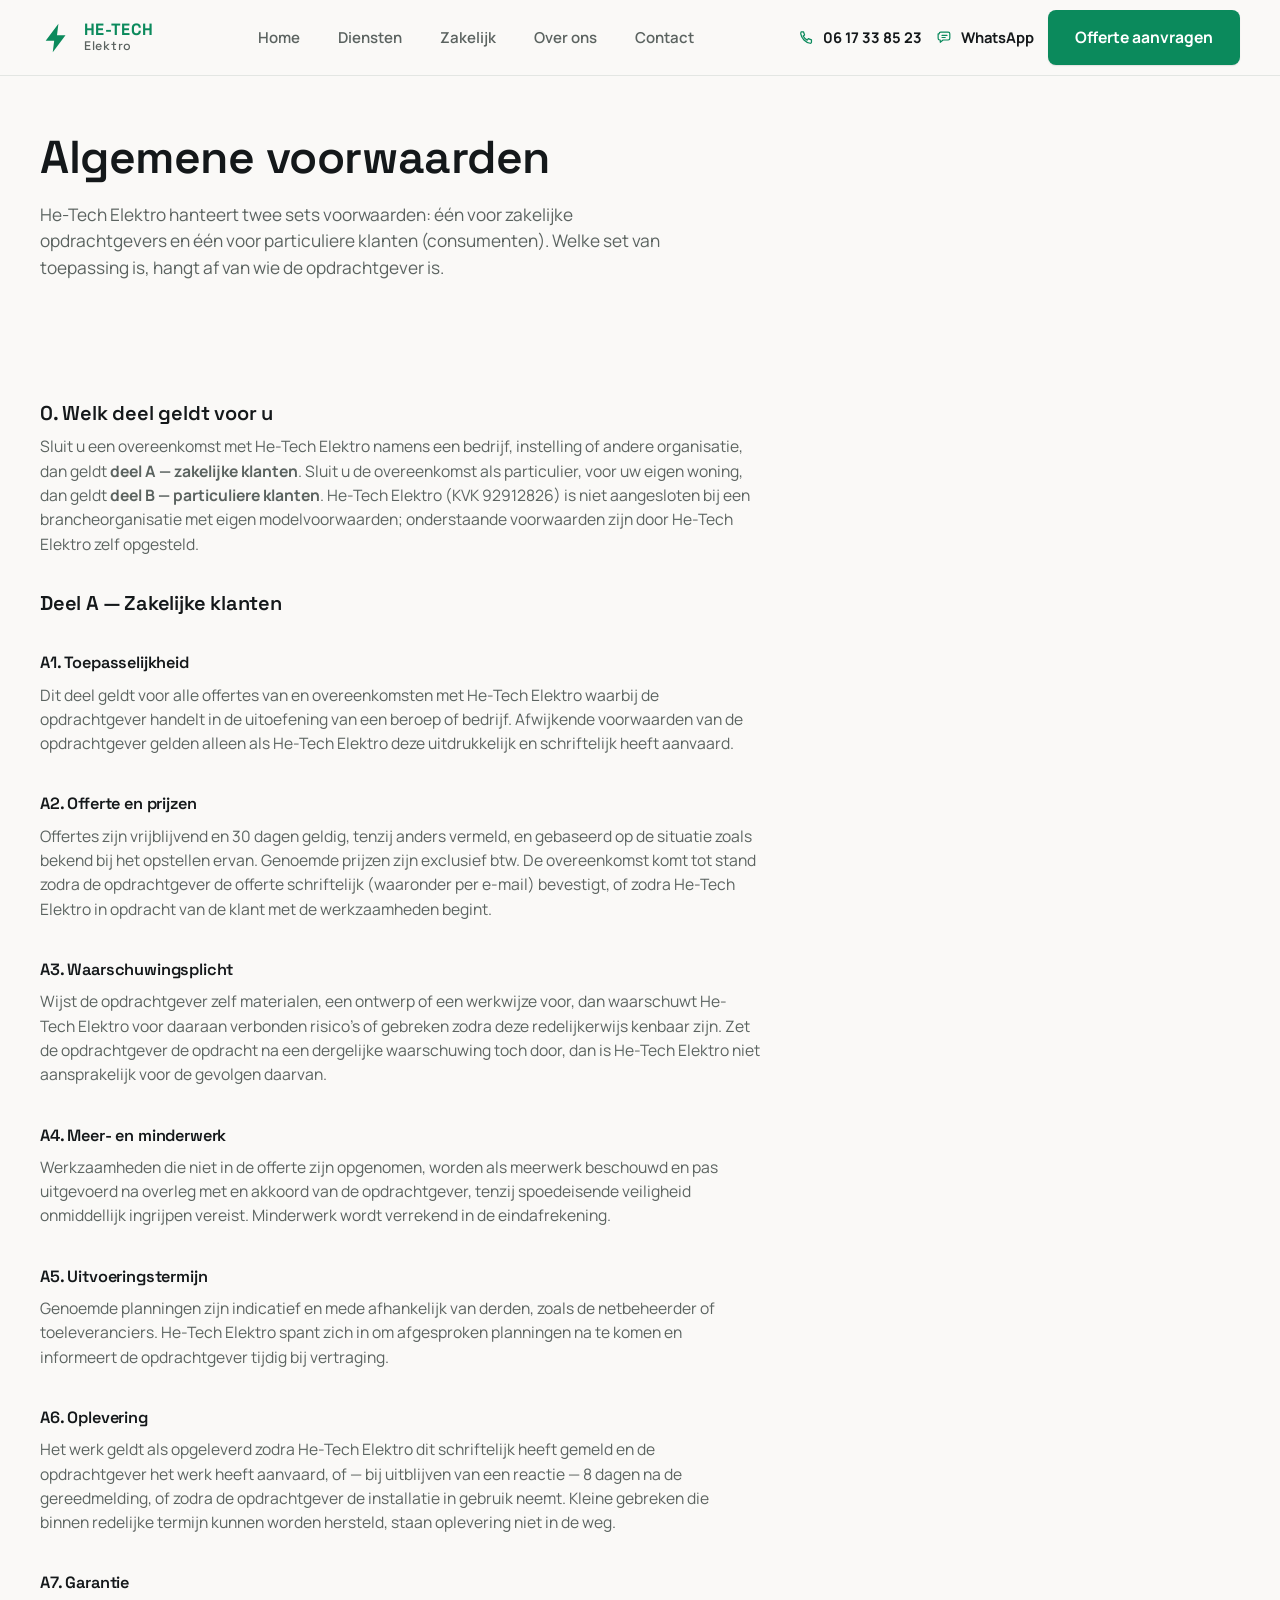
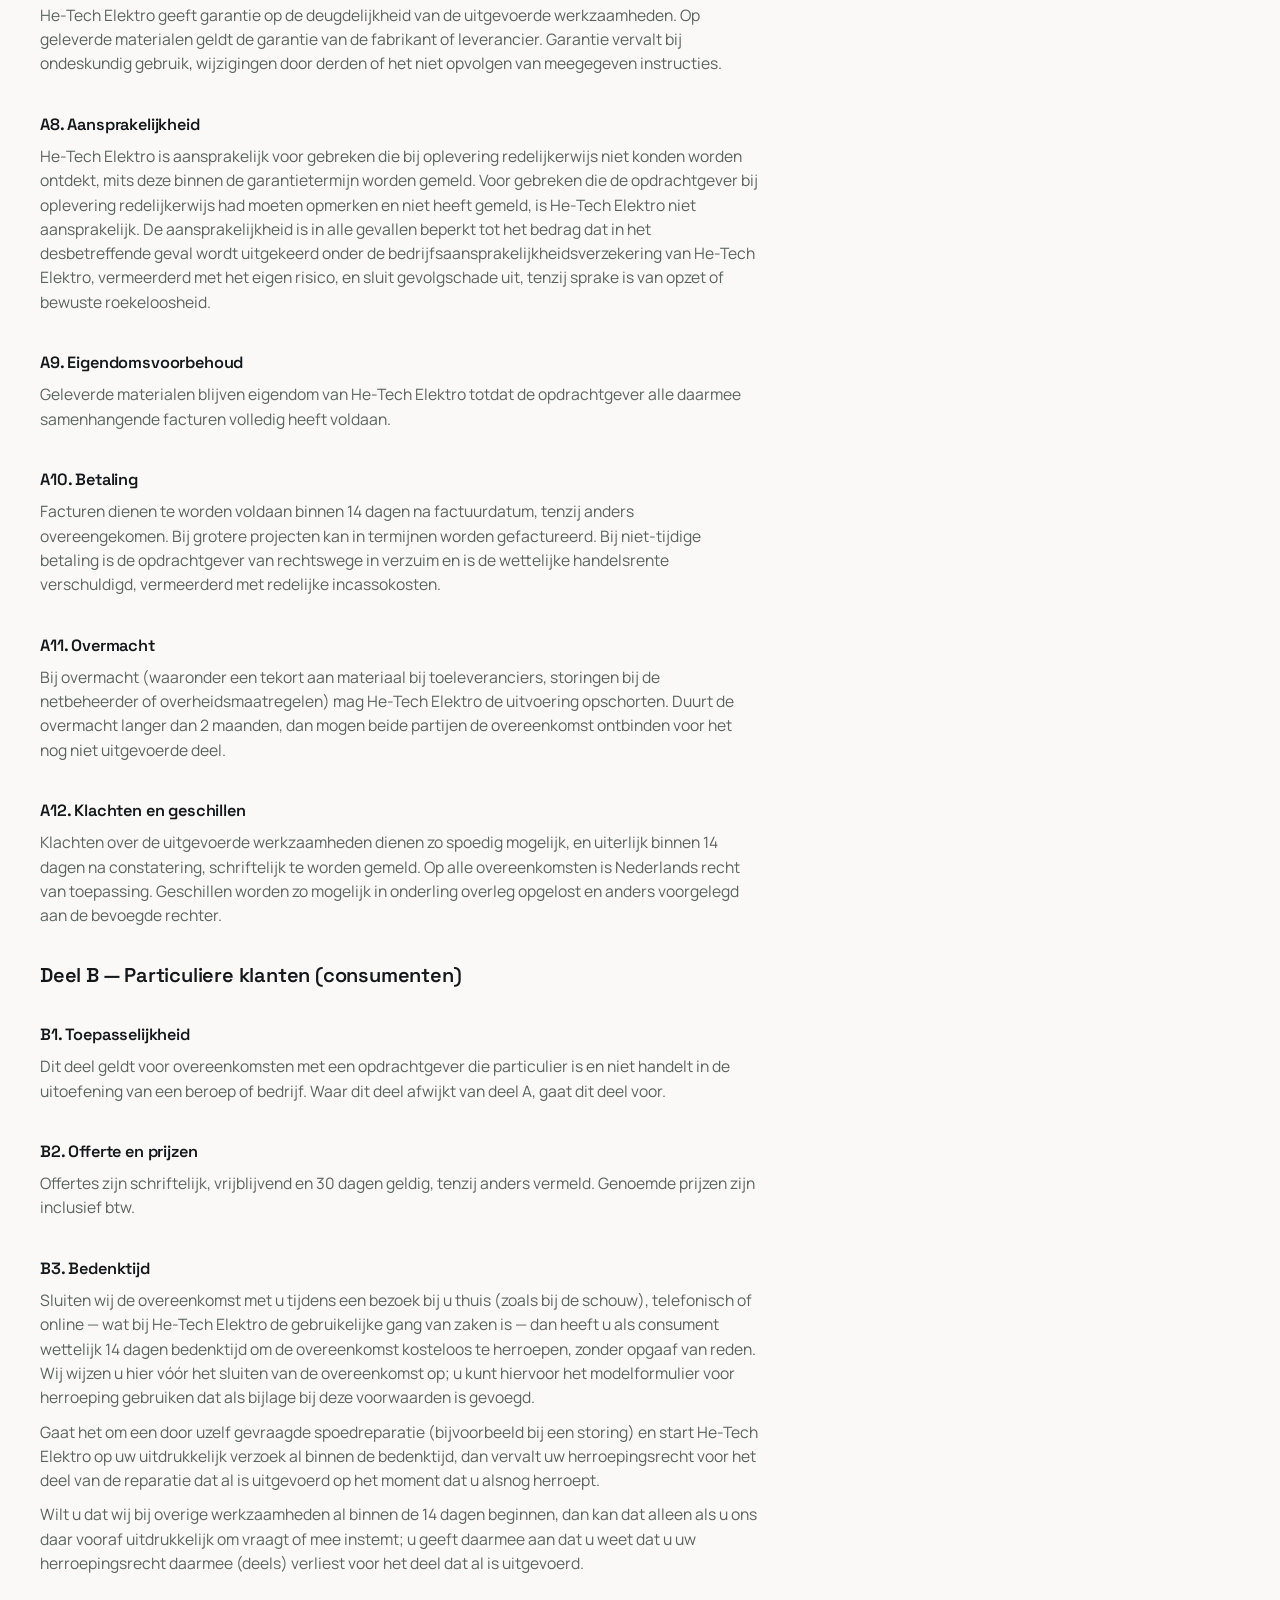
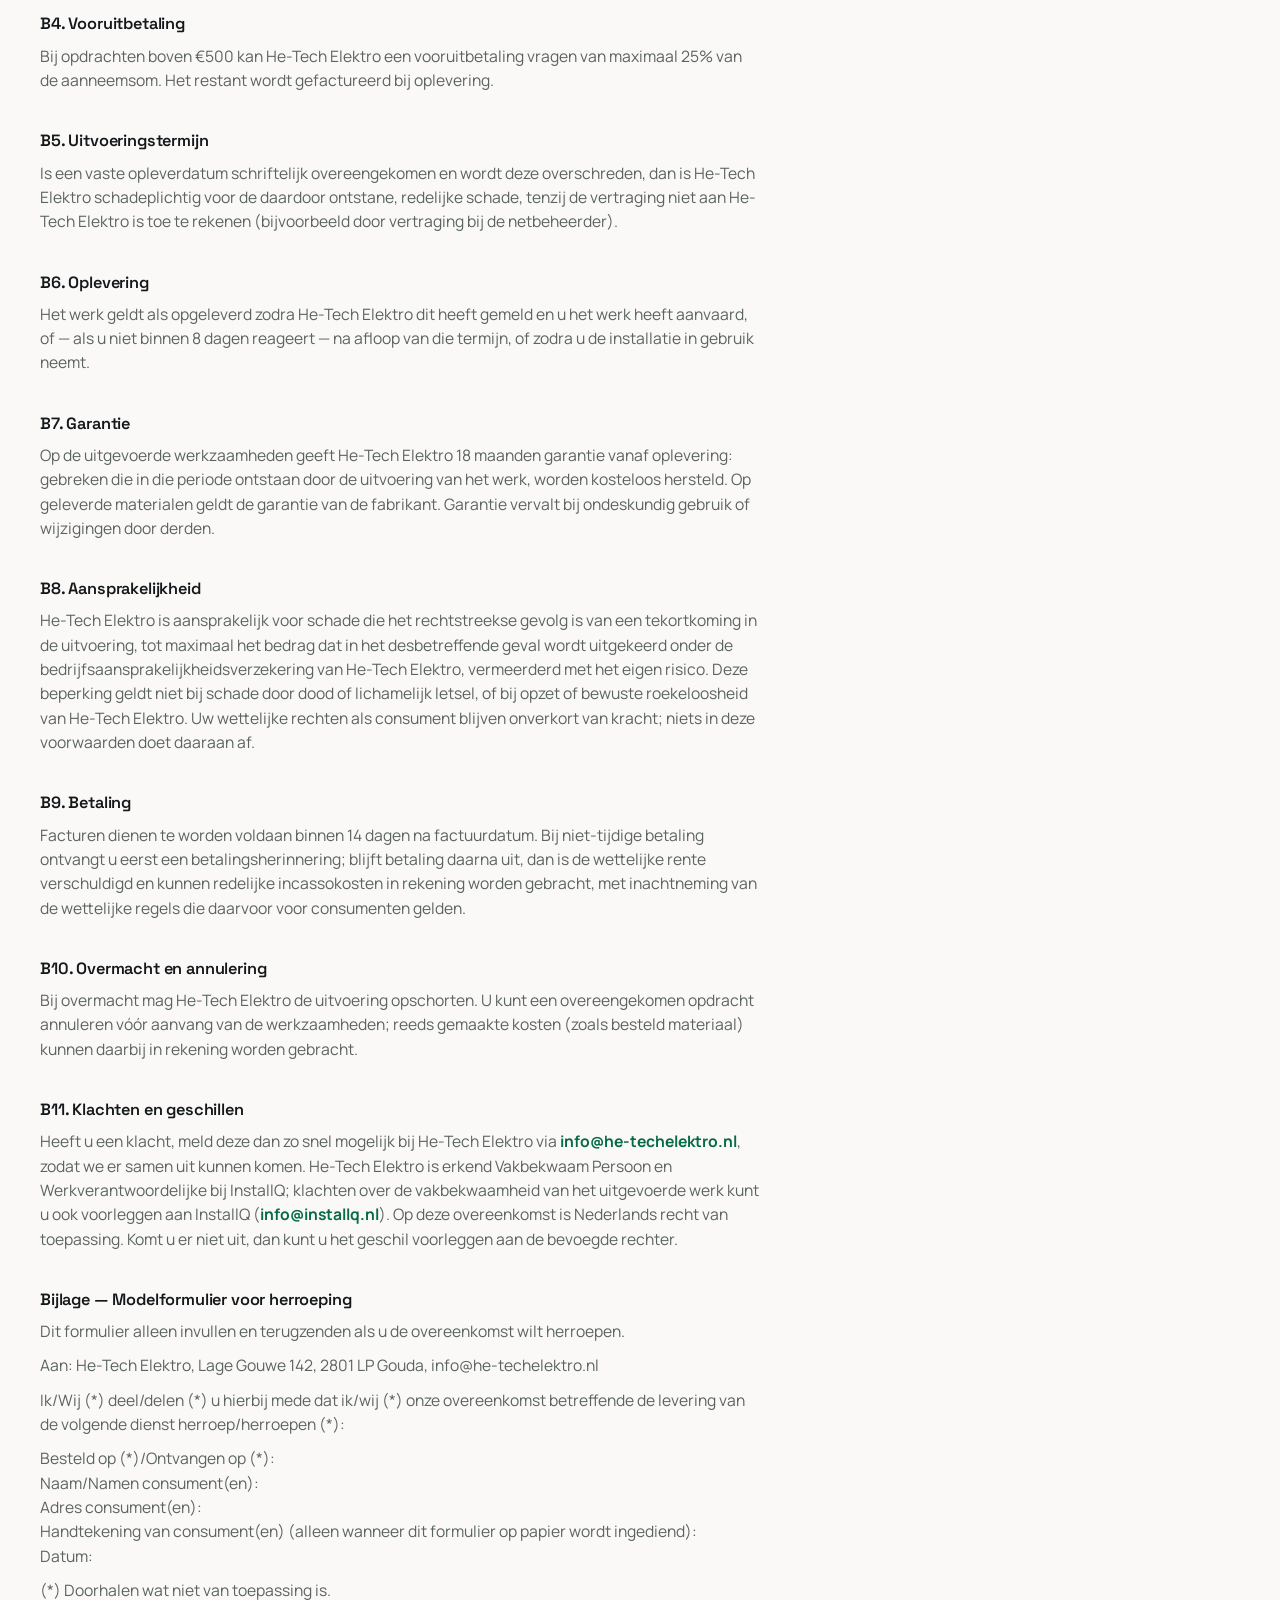
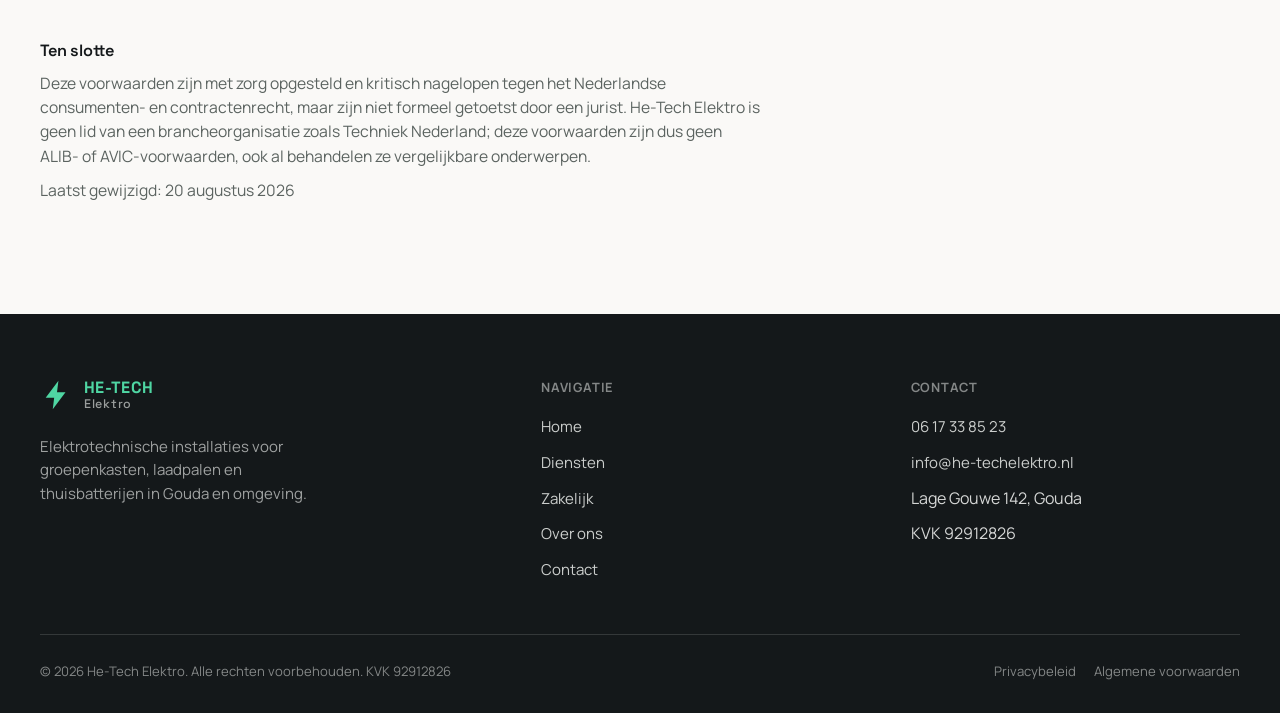
==== commit ac09e874: "Verwerk juridische review: AVB-gekoppelde aansprakelijkheid, bedenktijd + modelformulier" ====
--- a/algemene-voorwaarden.html
+++ b/algemene-voorwaarden.html
@@ -117,7 +117,7 @@
 
         <div>
           <h3>A8. Aansprakelijkheid</h3>
-          <p>He-Tech Elektro is aansprakelijk voor gebreken die bij oplevering redelijkerwijs niet konden worden ontdekt, mits deze binnen de garantietermijn worden gemeld. Voor gebreken die de opdrachtgever bij oplevering redelijkerwijs had moeten opmerken en niet heeft gemeld, is He-Tech Elektro niet aansprakelijk. De aansprakelijkheid is in alle gevallen beperkt tot het factuurbedrag van de betreffende opdracht en sluit gevolgschade uit, tenzij sprake is van opzet of bewuste roekeloosheid.</p>
+          <p>He-Tech Elektro is aansprakelijk voor gebreken die bij oplevering redelijkerwijs niet konden worden ontdekt, mits deze binnen de garantietermijn worden gemeld. Voor gebreken die de opdrachtgever bij oplevering redelijkerwijs had moeten opmerken en niet heeft gemeld, is He-Tech Elektro niet aansprakelijk. De aansprakelijkheid is in alle gevallen beperkt tot het bedrag dat in het desbetreffende geval wordt uitgekeerd onder de bedrijfsaansprakelijkheidsverzekering van He-Tech Elektro, vermeerderd met het eigen risico, en sluit gevolgschade uit, tenzij sprake is van opzet of bewuste roekeloosheid.</p>
         </div>
 
         <div>
@@ -156,7 +156,9 @@
 
         <div>
           <h3>B3. Bedenktijd</h3>
-          <p>Komt de overeenkomst tot stand bij u thuis of op afstand (bijvoorbeeld telefonisch of online), dan heeft u als consument wettelijk 14 dagen bedenktijd om kosteloos van de overeenkomst af te zien. Wilt u dat He-Tech Elektro binnen die 14 dagen al begint, dan kan dat alleen met uw uitdrukkelijke, voorafgaande instemming; u kunt daarmee (deels) uw herroepingsrecht verliezen voor het deel dat al is uitgevoerd.</p>
+          <p>Sluiten wij de overeenkomst met u tijdens een bezoek bij u thuis (zoals bij de schouw), telefonisch of online — wat bij He-Tech Elektro de gebruikelijke gang van zaken is — dan heeft u als consument wettelijk 14 dagen bedenktijd om de overeenkomst kosteloos te herroepen, zonder opgaaf van reden. Wij wijzen u hier vóór het sluiten van de overeenkomst op; u kunt hiervoor het modelformulier voor herroeping gebruiken dat als bijlage bij deze voorwaarden is gevoegd.</p>
+          <p>Gaat het om een door uzelf gevraagde spoedreparatie (bijvoorbeeld bij een storing) en start He-Tech Elektro op uw uitdrukkelijk verzoek al binnen de bedenktijd, dan vervalt uw herroepingsrecht voor het deel van de reparatie dat al is uitgevoerd op het moment dat u alsnog herroept.</p>
+          <p>Wilt u dat wij bij overige werkzaamheden al binnen de 14 dagen beginnen, dan kan dat alleen als u ons daar vooraf uitdrukkelijk om vraagt of mee instemt; u geeft daarmee aan dat u weet dat u uw herroepingsrecht daarmee (deels) verliest voor het deel dat al is uitgevoerd.</p>
         </div>
 
         <div>
@@ -181,7 +183,7 @@
 
         <div>
           <h3>B8. Aansprakelijkheid</h3>
-          <p>He-Tech Elektro is aansprakelijk voor schade die het rechtstreekse gevolg is van een tekortkoming in de uitvoering, tot maximaal het factuurbedrag, tenzij sprake is van opzet of bewuste roekeloosheid. Uw wettelijke rechten als consument blijven onverkort van kracht; niets in deze voorwaarden doet daaraan af.</p>
+          <p>He-Tech Elektro is aansprakelijk voor schade die het rechtstreekse gevolg is van een tekortkoming in de uitvoering, tot maximaal het bedrag dat in het desbetreffende geval wordt uitgekeerd onder de bedrijfsaansprakelijkheidsverzekering van He-Tech Elektro, vermeerderd met het eigen risico. Deze beperking geldt niet bij schade door dood of lichamelijk letsel, of bij opzet of bewuste roekeloosheid van He-Tech Elektro. Uw wettelijke rechten als consument blijven onverkort van kracht; niets in deze voorwaarden doet daaraan af.</p>
         </div>
 
         <div>
@@ -196,12 +198,21 @@
 
         <div>
           <h3>B11. Klachten en geschillen</h3>
-          <p>Heeft u een klacht, meld deze dan zo snel mogelijk bij He-Tech Elektro via <a href="mailto:info@he-techelektro.nl">info@he-techelektro.nl</a>, zodat we er samen uit kunnen komen. He-Tech Elektro is erkend Vakbekwaam Persoon en Werkverantwoordelijke bij InstallQ; klachten over de vakbekwaamheid van het uitgevoerde werk kunt u ook voorleggen aan InstallQ (<a href="mailto:info@installq.nl">info@installq.nl</a>). Komt u er niet uit, dan kunt u het geschil voorleggen aan de bevoegde rechter.</p>
+          <p>Heeft u een klacht, meld deze dan zo snel mogelijk bij He-Tech Elektro via <a href="mailto:info@he-techelektro.nl">info@he-techelektro.nl</a>, zodat we er samen uit kunnen komen. He-Tech Elektro is erkend Vakbekwaam Persoon en Werkverantwoordelijke bij InstallQ; klachten over de vakbekwaamheid van het uitgevoerde werk kunt u ook voorleggen aan InstallQ (<a href="mailto:info@installq.nl">info@installq.nl</a>). Op deze overeenkomst is Nederlands recht van toepassing. Komt u er niet uit, dan kunt u het geschil voorleggen aan de bevoegde rechter.</p>
+        </div>
+
+        <div>
+          <h3>Bijlage — Modelformulier voor herroeping</h3>
+          <p>Dit formulier alleen invullen en terugzenden als u de overeenkomst wilt herroepen.</p>
+          <p>Aan: He-Tech Elektro, Lage Gouwe 142, 2801 LP Gouda, info@he-techelektro.nl</p>
+          <p>Ik/Wij (*) deel/delen (*) u hierbij mede dat ik/wij (*) onze overeenkomst betreffende de levering van de volgende dienst herroep/herroepen (*):</p>
+          <p>Besteld op (*)/Ontvangen op (*):<br>Naam/Namen consument(en):<br>Adres consument(en):<br>Handtekening van consument(en) (alleen wanneer dit formulier op papier wordt ingediend):<br>Datum:</p>
+          <p>(*) Doorhalen wat niet van toepassing is.</p>
         </div>
 
         <div>
           <h3>Ten slotte</h3>
-          <p>Deze voorwaarden zijn met zorg opgesteld, maar zijn niet juridisch getoetst door een jurist. He-Tech Elektro is geen lid van een brancheorganisatie zoals Techniek Nederland; deze voorwaarden zijn dus geen ALIB- of AVIC-voorwaarden, ook al behandelen ze vergelijkbare onderwerpen.</p>
+          <p>Deze voorwaarden zijn met zorg opgesteld en kritisch nagelopen tegen het Nederlandse consumenten- en contractenrecht, maar zijn niet formeel getoetst door een jurist. He-Tech Elektro is geen lid van een brancheorganisatie zoals Techniek Nederland; deze voorwaarden zijn dus geen ALIB- of AVIC-voorwaarden, ook al behandelen ze vergelijkbare onderwerpen.</p>
           <p class="legal-updated">Laatst gewijzigd: 20 augustus 2026</p>
         </div>
 
